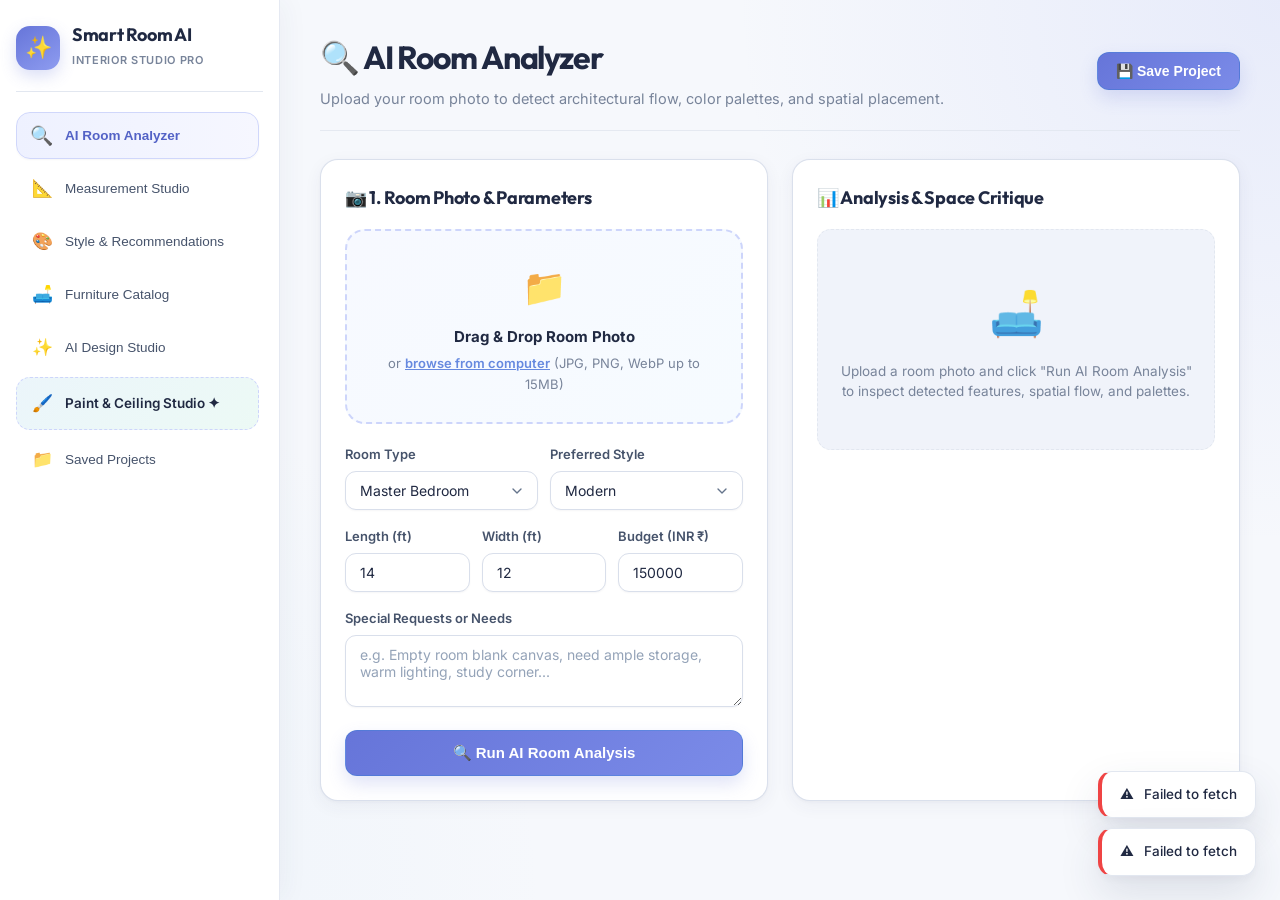
==== smartroom-ai/frontend/index.html @ 28bee361 "Initial commit - AI Smart Room Interior Designer" ====
<!DOCTYPE html>
<html lang="en">
<head>
  <meta charset="UTF-8">
  <meta name="viewport" content="width=device-width, initial-scale=1.0">
  <meta name="color-scheme" content="light">
  <title>Smart Room AI — Intelligent Interior Designer</title>
  <meta name="description" content="AI Smart Room Interior Designer powered by Python, FastAPI, Computer Vision, and Generative AI.">
  <link rel="preconnect" href="https://fonts.googleapis.com">
  <link rel="preconnect" href="https://fonts.gstatic.com" crossorigin>
  <link href="https://fonts.googleapis.com/css2?family=Inter:wght@300;400;500;600;700;800&family=Outfit:wght@500;600;700;800&display=swap" rel="stylesheet">
  <link rel="stylesheet" href="style.css?v=light-20261030">
</head>
<body>
  <!-- Mobile Header -->
  <header class="mobile-header">
    <button class="mobile-menu-btn" id="mobileMenuBtn" aria-label="Toggle navigation">
      <span class="hamburger-bar"></span>
      <span class="hamburger-bar"></span>
      <span class="hamburger-bar"></span>
    </button>
    <div class="mobile-brand">
      <span class="brand-badge-mini">✨</span>
      <span class="brand-title-mini">Smart Room AI</span>
    </div>
    <button class="mobile-action-btn" id="mobileQuickSave" title="Quick Save">💾</button>
  </header>
  <div class="sidebar-backdrop" id="sidebarBackdrop"></div>

  <div class="app-layout">
    <!-- Sidebar Navigation -->
    <aside class="sidebar" id="sidebar">
      <div class="brand-header">
        <div class="brand-badge">✨</div>
        <div class="brand-info">
          <h2>Smart Room AI</h2>
          <span>Interior Studio Pro</span>
        </div>
        <button class="sidebar-close-btn" id="sidebarCloseBtn" aria-label="Close sidebar">✕</button>
      </div>

      <nav class="nav-links">
        <button class="nav-btn active" data-tab="tab-analyzer" id="navAnalyzer">
          <span class="icon">🔍</span>
          <span class="label">AI Room Analyzer</span>
        </button>
        <button class="nav-btn" data-tab="tab-calculator" id="navCalculator">
          <span class="icon">📐</span>
          <span class="label">Measurement Studio</span>
        </button>
        <button class="nav-btn" data-tab="tab-recommendations" id="navRecommendations">
          <span class="icon">🎨</span>
          <span class="label">Style &amp; Recommendations</span>
        </button>
        <button class="nav-btn" data-tab="tab-furniture" id="navFurniture">
          <span class="icon">🛋️</span>
          <span class="label">Furniture Catalog</span>
        </button>
        <button class="nav-btn" data-tab="tab-design" id="navDesign">
          <span class="icon">✨</span>
          <span class="label">AI Design Studio</span>
        </button>
        <a href="paint_studio.html" class="nav-btn paint-studio-highlight" id="navPaintStudio" style="text-decoration:none;">
          <span class="icon">🖌️</span>
          <span class="label">Paint &amp; Ceiling Studio ✦</span>
        </a>
        <button class="nav-btn" data-tab="tab-projects" id="navProjects">
          <span class="icon">📁</span>
          <span class="label">Saved Projects</span>
        </button>
      </nav>


    </aside>

    <!-- Main Content Area -->
    <main class="main-content">
      <!-- Top Bar -->
      <header class="topbar">
        <div class="topbar-left">
          <h1 id="pageTitle">🔍 AI Room Analyzer</h1>
          <p id="pageSubtitle">Upload your room photo to detect architectural flow, color palettes, and spatial placement.</p>
        </div>
        <div class="topbar-right">
          <button class="btn btn-primary" id="btnQuickSave">💾 Save Project</button>
        </div>
      </header>

      <!-- TAB 1: AI Room Analyzer -->
      <section class="tab-pane active" id="tab-analyzer">
        <div class="grid-2col">
          <!-- Upload & Config Card -->
          <div class="card glass-card">
            <h3>📷 1. Room Photo &amp; Parameters</h3>
            <div class="upload-dropzone" id="dropzone">
              <input type="file" id="roomPhotoInput" accept="image/jpeg,image/png,image/webp" style="display:none;">
              <div class="dropzone-content" id="dropzonePrompt">
                <div class="upload-icon">📁</div>
                <h4>Drag &amp; Drop Room Photo</h4>
                <p>or <span class="browse-link">browse from computer</span> (JPG, PNG, WebP up to 15MB)</p>
              </div>
              <div class="preview-container" id="previewContainer" style="display:none;">
                <img id="imagePreview" alt="Room Preview" />
                <button class="btn-clear-image" id="btnClearImage" title="Remove image">✕</button>
              </div>
            </div>

            <div class="form-row-2">
              <div class="form-group">
                <label for="roomTypeSelect">Room Type</label>
                <select id="roomTypeSelect" class="form-control">
                  <option value="bedroom">Master Bedroom</option>
                  <option value="living_room">Living Room</option>
                  <option value="study">Study / Home Office</option>
                  <option value="dining_room">Dining Room</option>
                </select>
              </div>
              <div class="form-group">
                <label for="roomStyleSelect">Preferred Style</label>
                <select id="roomStyleSelect" class="form-control">
                  <option value="Modern">Modern</option>
                  <option value="Minimalist">Minimalist</option>
                  <option value="Luxury">Luxury</option>
                  <option value="Scandinavian">Scandinavian</option>
                  <option value="Traditional Indian">Traditional Indian</option>
                  <option value="Contemporary">Contemporary</option>
                  <option value="Industrial">Industrial</option>
                  <option value="Bohemian">Bohemian</option>
                </select>
              </div>
            </div>

            <div class="form-row-3">
              <div class="form-group">
                <label for="analyzerLength">Length (ft)</label>
                <input type="number" id="analyzerLength" class="form-control" value="14" step="0.5" min="4">
              </div>
              <div class="form-group">
                <label for="analyzerWidth">Width (ft)</label>
                <input type="number" id="analyzerWidth" class="form-control" value="12" step="0.5" min="4">
              </div>
              <div class="form-group">
                <label for="analyzerBudget">Budget (INR ₹)</label>
                <input type="number" id="analyzerBudget" class="form-control" value="150000" step="5000">
              </div>
            </div>

            <div class="form-group">
              <label for="analyzerNotes">Special Requests or Needs</label>
              <textarea id="analyzerNotes" class="form-control" rows="2" placeholder="e.g. Empty room blank canvas, need ample storage, warm lighting, study corner..."></textarea>
            </div>

            <button class="btn btn-primary btn-block btn-lg" id="btnAnalyzeRoom">
              <span class="btn-spinner" id="analyzeSpinner" style="display:none;"></span>
              🔍 Run AI Room Analysis
            </button>
          </div>

          <!-- Analysis Results Panel -->
          <div class="card glass-card" id="analysisResultCard">
            <h3>📊 Analysis &amp; Space Critique</h3>
            <div id="analyzerEmptyState" class="empty-state">
              <div class="empty-icon">🛋️</div>
              <p>Upload a room photo and click "Run AI Room Analysis" to inspect detected features, spatial flow, and palettes.</p>
            </div>

            <div id="analyzerOutput" style="display:none;">
              <div class="result-badge-row">
                <span class="badge" id="badgeRoomType">Master Bedroom</span>
                <span class="badge" id="badgeStyle">Modern</span>
                <span class="badge badge-provider" id="badgeProvider">Rule-Based Architecture Engine</span>
              </div>

              <div class="critique-box" id="critiqueBox">
                <h4>Spatial Critique</h4>
                <p id="critiqueOverview"></p>
                <p class="limitations-note" id="critiqueLimitations"></p>
              </div>

              <!-- Color Palette -->
              <h4>🎨 Suggested Color Scheme</h4>
              <div class="palette-grid" id="paletteGrid"></div>

              <!-- Lighting Plan -->
              <h4>💡 Layered Lighting Advice</h4>
              <div class="plan-list" id="lightingPlanList"></div>

              <!-- Furniture Plan -->
              <h4>🛋️ Key Furniture Placement</h4>
              <div class="plan-list" id="furniturePlanList"></div>
            </div>
          </div>
        </div>
      </section>

      <!-- TAB 2: Measurement Studio -->
      <section class="tab-pane" id="tab-calculator">
        <div class="grid-2col">
          <div class="card glass-card">
            <h3>📐 Room Dimensions &amp; Cutouts</h3>
            <div class="form-row-3">
              <div class="form-group">
                <label for="calcLength">Length</label>
                <input type="number" id="calcLength" class="form-control" value="15" step="0.5">
              </div>
              <div class="form-group">
                <label for="calcWidth">Width</label>
                <input type="number" id="calcWidth" class="form-control" value="12" step="0.5">
              </div>
              <div class="form-group">
                <label for="calcHeight">Height</label>
                <input type="number" id="calcHeight" class="form-control" value="10" step="0.5">
              </div>
            </div>

            <div class="form-group">
              <label for="calcUnit">Measurement Unit</label>
              <select id="calcUnit" class="form-control">
                <option value="feet">Feet (ft)</option>
                <option value="meters">Meters (m)</option>
                <option value="inches">Inches (in)</option>
              </select>
            </div>

            <div class="cutouts-section">
              <h4>🚪 Doors &amp; Windows Deductions</h4>
              <div class="form-row-2">
                <div class="form-group">
                  <label>Doors Count (3×7 ft std)</label>
                  <input type="number" id="calcDoorCount" class="form-control" value="1" min="0">
                </div>
                <div class="form-group">
                  <label>Windows Count (4×4 ft std)</label>
                  <input type="number" id="calcWindowCount" class="form-control" value="1" min="0">
                </div>
              </div>
            </div>

            <button class="btn btn-primary btn-block btn-lg" id="btnCalculateMetrics">
              📐 Calculate Precise Metrics
            </button>
          </div>

          <div class="card glass-card">
            <h3>📊 Spatial Geometry &amp; Paint Estimation</h3>
            <div class="metrics-grid" id="metricsCards">
              <div class="metric-card">
                <span class="metric-label">Floor Area</span>
                <span class="metric-val" id="metricFloorArea">180.0 sq ft</span>
              </div>
              <div class="metric-card">
                <span class="metric-label">Net Wall Surface</span>
                <span class="metric-val" id="metricNetWall">503.0 sq ft</span>
              </div>
              <div class="metric-card">
                <span class="metric-label">Room Volume</span>
                <span class="metric-val" id="metricVolume">1,800 cu ft</span>
              </div>
              <div class="metric-card highlight-metric">
                <span class="metric-label">Estimated Paint (2 Coats)</span>
                <span class="metric-val highlight" id="metricPaint">7.8 Liters</span>
              </div>
              <div class="metric-card">
                <span class="metric-label">Usable Furniture Space (~65%)</span>
                <span class="metric-val" id="metricUsableSpace">117.0 sq ft</span>
              </div>
              <div class="metric-card">
                <span class="metric-label">Walking Pathways (~35%)</span>
                <span class="metric-val" id="metricWalkingSpace">63.0 sq ft</span>
              </div>
            </div>

            <div class="metric-source-box">
              <span class="info-icon">ℹ️</span>
              <span id="metricSourceLabel">Dimension Source: User Provided Measurements</span>
            </div>
          </div>
        </div>
      </section>

      <!-- TAB 3: Style & Recommendations -->
      <section class="tab-pane" id="tab-recommendations">
        <div class="card glass-card filter-bar">
          <div class="filter-group">
            <label>Select Room Style:</label>
            <div class="style-pills" id="stylePills">
              <button class="style-pill active" data-style="Modern">Modern</button>
              <button class="style-pill" data-style="Minimalist">Minimalist</button>
              <button class="style-pill" data-style="Luxury">Luxury</button>
              <button class="style-pill" data-style="Scandinavian">Scandinavian</button>
              <button class="style-pill" data-style="Traditional Indian">Traditional Indian</button>
              <button class="style-pill" data-style="Contemporary">Contemporary</button>
              <button class="style-pill" data-style="Industrial">Industrial</button>
              <button class="style-pill" data-style="Bohemian">Bohemian</button>
            </div>
          </div>
          <div class="budget-slider-box">
            <label>Budget Allocation: <b id="budgetValLabel">₹1,50,000</b></label>
            <input type="range" id="recommendationBudgetSlider" min="30000" max="600000" step="10000" value="150000">
          </div>
        </div>

        <div class="grid-2col mt-4">
          <!-- Wall, Ceiling & Lighting -->
          <div class="card glass-card">
            <h3>🎨 Architectural Finishes &amp; Ceilings</h3>
            <div id="recFinishesContent"></div>
          </div>

          <!-- Recommended Furniture & Budget Breakdown -->
          <div class="card glass-card">
            <h3>🛋️ Furniture Plan &amp; INR Budget Split</h3>
            <div id="recFurnitureContent"></div>
          </div>
        </div>
      </section>

      <!-- TAB 4: Furniture Catalog -->
      <section class="tab-pane" id="tab-furniture">
        <div class="card glass-card filter-bar">
          <div class="form-row-3">
            <input type="text" id="furnSearch" class="form-control" placeholder="Search furniture (e.g. bed, sofa, desk)...">
            <select id="furnCategoryFilter" class="form-control">
              <option value="">All Categories</option>
              <option value="Bed">Beds</option>
              <option value="Sofa">Sofas</option>
              <option value="Table">Tables</option>
              <option value="Desk">Desks</option>
              <option value="Storage">Storage / Wardrobe</option>
              <option value="Chair">Chairs</option>
            </select>
            <select id="furnBudgetFilter" class="form-control">
              <option value="">Any Price</option>
              <option value="25000">Under ₹25,000</option>
              <option value="50000">Under ₹50,000</option>
              <option value="80000">Under ₹80,000</option>
            </select>
          </div>
        </div>

        <div class="furniture-grid mt-4" id="furnitureGrid"></div>
      </section>

      <!-- TAB 5: AI Design Studio & Interactive Room Painter -->
      <section class="tab-pane" id="tab-design">
        <div class="grid-2col">
          <div class="card glass-card">
            <h3>🎨 Room Paint &amp; Design Studio</h3>
            <p class="section-desc">Select wall, ceiling, and accent colors to customize your room. Generate architectural overlays or open the interactive Paint Studio.</p>

            <!-- Quick Style Harmonizer -->
            <div class="form-group">
              <label for="designStyleSelect">Design Style Palette</label>
              <select id="designStyleSelect" class="form-control">
                <option value="Modern">Modern (Sage White &amp; Charcoal)</option>
                <option value="Scandinavian">Scandinavian (Mist Green &amp; Light Oak)</option>
                <option value="Minimalist">Minimalist (Pure White &amp; Urban Gray)</option>
                <option value="Luxury">Luxury (Midnight Navy &amp; Warm Gold)</option>
                <option value="Traditional Indian">Traditional Indian (Terracotta &amp; Teak)</option>
                <option value="Contemporary">Contemporary (Warm Greige &amp; Black)</option>
                <option value="Industrial">Industrial (Concrete Gray &amp; Rusty Bronze)</option>
                <option value="Bohemian">Bohemian (Warm Ochre &amp; Olive)</option>
              </select>
            </div>

            <!-- Wall Color -->
            <div class="form-group">
              <label>🖌️ Wall Paint Color</label>
              <div class="color-picker-row">
                <input type="color" id="designColorPicker" value="#E8ECE9">
                <input type="text" id="designColorHex" class="form-control" value="#E8ECE9">
                <span class="color-name-label" id="wallColorName">Soft Sage White</span>
              </div>
            </div>

            <!-- Ceiling Color -->
            <div class="form-group">
              <label>☁️ Ceiling Paint Color</label>
              <div class="color-picker-row">
                <input type="color" id="ceilingColorPicker" value="#FFFFFF">
                <input type="text" id="ceilingColorHex" class="form-control" value="#FFFFFF">
                <span class="color-name-label" id="ceilingColorName">Pure Ceiling White</span>
              </div>
            </div>

            <!-- Accent Wall Color -->
            <div class="form-group">
              <label>✨ Accent Wall Color (Optional)</label>
              <div class="color-picker-row">
                <input type="color" id="accentColorPicker" value="#C97B63">
                <input type="text" id="accentColorHex" class="form-control" value="#C97B63">
                <span class="color-name-label" id="accentColorName">Terracotta Sunset</span>
              </div>
            </div>

            <div class="form-group">
              <label>Live Tint Intensity: <b id="paintOpacityVal">35%</b></label>
              <input type="range" id="paintOpacitySlider" min="10" max="80" step="5" value="35" class="form-control" style="cursor:pointer;">
            </div>

            <div class="form-group">
              <label for="designCeilingPref">Ceiling Treatment &amp; Lighting</label>
              <input type="text" id="designCeilingPref" class="form-control" value="Minimal Cove with 3000K Warm LED Strip">
            </div>

            <div class="form-group">
              <label for="designInstructions">Special AI Styling Prompts</label>
              <textarea id="designInstructions" class="form-control" rows="2" placeholder="e.g. Scandinavian light oak wooden floor, sage green accent wall behind bed..."></textarea>
            </div>

            <div class="studio-actions-row">
              <a href="paint_studio.html" class="btn btn-block btn-lg btn-studio-link" style="text-decoration: none; text-align: center; margin-bottom: 12px; display: flex; align-items: center; justify-content: center; gap: 8px;">
                🎨 Open Fullscreen Paint Studio ✦
              </a>
              <button class="btn btn-primary btn-block btn-lg" id="btnGenerateDesign">
                <span class="btn-spinner" id="genSpinner" style="display:none;"></span>
                ✨ Apply Colors &amp; Render Overlay
              </button>
              <div class="form-row-2 mt-2">
                <button class="btn btn-secondary btn-block" id="btnResetDesign">
                  🔄 Reset Colors
                </button>
                <button class="btn btn-accent btn-block" id="btnDownloadEdited">
                  ⬇️ Download Design
                </button>
              </div>
            </div>
          </div>

          <div class="card glass-card">
            <div class="canvas-header-bar">
              <h3>🎨 Design &amp; Paint Visualizer</h3>
              <div class="canvas-badge-box">
                <span class="badge" id="canvasModeBadge">Real-time Visualizer</span>
              </div>
            </div>

            <div id="genPreviewEmpty" class="empty-state">
              <div class="empty-icon">🎨</div>
              <p>Upload a room photo in Tab 1, then customize your wall and ceiling colors to preview the transformation!</p>
            </div>

            <div id="genPreviewBox" style="display:none; position:relative;">
              <!-- Interactive Live Canvas with Image & Paint Overlay -->
              <div class="interactive-canvas-container" id="interactiveCanvasContainer">
                <canvas id="studioPaintCanvas"></canvas>
              </div>

              <div class="gen-meta-box">
                <span class="badge" id="genStatusBadge">Interactive Studio Paint</span>
                <p id="genMessage">Adjust wall and ceiling colors on the left to recolor room walls in real time.</p>
              </div>
            </div>
          </div>
        </div>
      </section>

      <!-- TAB 6: Projects & PDF Report -->
      <section class="tab-pane" id="tab-projects">
        <div class="card glass-card">
          <div class="project-header-bar">
            <div>
              <h3>📁 Saved Projects Database</h3>
              <p>Persisted in SQLite database via SQLAlchemy REST API</p>
            </div>
            <button class="btn btn-primary" id="btnCreateNewProjectModal">➕ Create New Project</button>
          </div>

          <div class="project-list-grid mt-4" id="projectListGrid"></div>
        </div>
      </section>
    </main>
  </div>

  <!-- Toast Container -->
  <div class="toast-container" id="toastContainer"></div>

  <script src="script.js"></script>
</body>
</html>
---- smartroom-ai/frontend/style.css ----
/* style.css — Modern Light Interior Design Studio UI */
:root {
  /* Light Theme Color System */
  --bg-app: #f8fafc;
  --bg-surface: #ffffff;
  --bg-section: #f1f5f9;
  --bg-section-warm: #faf7f2;
  --bg-card: #ffffff;
  --bg-card-hover: #ffffff;
  
  /* Pastel Accent Colors */
  --sky-blue: #0284c7;
  --sky-blue-hover: #0369a1;
  --sky-blue-light: #38bdf8;
  --sky-blue-pastel: #e0f2fe;
  --sky-blue-subtle: #f0f9ff;
  --sky-blue-border: #bae6fd;
  
  --soft-green: #10b981;
  --soft-green-hover: #059669;
  --soft-green-pastel: #ecfdf5;
  --soft-green-subtle: #d1fae5;
  --soft-green-border: #a7f3d0;
  
  --light-beige: #f5ebe1;
  --light-beige-subtle: #faf7f2;
  --light-beige-border: #eadfcf;
  --light-beige-accent: #c8b6a6;
  
  /* Primary & Gradients */
  --primary: var(--sky-blue);
  --primary-hover: var(--sky-blue-hover);
  --primary-gradient: linear-gradient(135deg, #0284c7 0%, #0ea5e9 100%);
  --accent: var(--soft-green);
  --accent-gradient: linear-gradient(135deg, #10b981 0%, #059669 100%);
  --studio-gradient: linear-gradient(135deg, #0284c7 0%, #6366f1 100%);
  
  --danger: #ef4444;
  --danger-pastel: #fef2f2;
  --warning: #f59e0b;
  --warning-pastel: #fffbeb;
  
  /* High Readability Dark Typography */
  --text-main: #0f172a;       /* Slate 900 */
  --text-body: #334155;       /* Slate 700 */
  --text-muted: #64748b;      /* Slate 500 */
  --text-sub: #94a3b8;        /* Slate 400 */
  
  /* Clean Light Borders */
  --border-color: #e2e8f0;
  --border-light: #f1f5f9;
  --border-focus: #0284c7;
  
  /* Radii */
  --radius-sm: 8px;
  --radius-md: 14px;
  --radius-lg: 20px;
  --radius-full: 9999px;
  
  /* Subtle Multi-layer Shadows */
  --shadow-xs: 0 1px 2px rgba(15, 23, 42, 0.04);
  --shadow-sm: 0 2px 8px rgba(15, 23, 42, 0.04), 0 1px 3px rgba(15, 23, 42, 0.02);
  --shadow-md: 0 6px 18px -2px rgba(15, 23, 42, 0.06), 0 2px 6px -1px rgba(15, 23, 42, 0.03);
  --shadow-lg: 0 14px 32px -4px rgba(15, 23, 42, 0.08), 0 4px 10px -2px rgba(15, 23, 42, 0.03);
  --shadow-hover: 0 14px 34px -4px rgba(2, 132, 199, 0.14), 0 4px 10px -2px rgba(15, 23, 42, 0.04);
  
  /* Smooth Animations */
  --transition: all 0.25s cubic-bezier(0.16, 1, 0.3, 1);
  --transition-fast: all 0.15s ease;
}

* {
  margin: 0;
  padding: 0;
  box-sizing: border-box;
}

html {
  font-size: 16px;
  scroll-behavior: smooth;
}

body {
  font-family: 'Inter', -apple-system, BlinkMacSystemFont, 'Segoe UI', Roboto, sans-serif;
  background-color: var(--bg-app);
  color: var(--text-body);
  line-height: 1.6;
  min-height: 100vh;
  overflow-x: hidden;
  -webkit-font-smoothing: antialiased;
}

/* ==========================================================================
   Mobile Header & Backdrop
   ========================================================================== */
.mobile-header {
  display: none;
  position: fixed;
  top: 0;
  left: 0;
  right: 0;
  height: 64px;
  background: rgba(255, 255, 255, 0.95);
  backdrop-filter: blur(12px);
  border-bottom: 1px solid var(--border-color);
  padding: 0 16px;
  align-items: center;
  justify-content: space-between;
  z-index: 1050;
  box-shadow: var(--shadow-sm);
}

.mobile-menu-btn {
  width: 40px;
  height: 40px;
  display: flex;
  flex-direction: column;
  justify-content: center;
  align-items: center;
  gap: 5px;
  background: transparent;
  border: 1px solid var(--border-color);
  border-radius: var(--radius-sm);
  cursor: pointer;
  padding: 0;
  transition: var(--transition);
}

.mobile-menu-btn:hover {
  background: var(--bg-section);
}

.hamburger-bar {
  width: 20px;
  height: 2px;
  background-color: var(--text-main);
  border-radius: 2px;
  transition: var(--transition);
}

.mobile-brand {
  display: flex;
  align-items: center;
  gap: 8px;
}

.brand-badge-mini {
  width: 32px;
  height: 32px;
  border-radius: var(--radius-sm);
  background: var(--primary-gradient);
  color: #fff;
  display: flex;
  align-items: center;
  justify-content: center;
  font-size: 16px;
  box-shadow: 0 2px 6px rgba(2, 132, 199, 0.25);
}

.brand-title-mini {
  font-family: 'Outfit', sans-serif;
  font-weight: 700;
  font-size: 16px;
  color: var(--text-main);
}

.mobile-action-btn {
  width: 40px;
  height: 40px;
  display: flex;
  align-items: center;
  justify-content: center;
  background: var(--sky-blue-pastel);
  color: var(--sky-blue);
  border: 1px solid var(--sky-blue-border);
  border-radius: var(--radius-sm);
  font-size: 16px;
  cursor: pointer;
  transition: var(--transition);
}

.mobile-action-btn:hover {
  background: var(--sky-blue);
  color: #fff;
}

.sidebar-backdrop {
  display: none;
  position: fixed;
  inset: 0;
  background: rgba(15, 23, 42, 0.4);
  backdrop-filter: blur(4px);
  z-index: 1020;
  opacity: 0;
  transition: opacity 0.3s ease;
}

.sidebar-backdrop.active {
  display: block;
  opacity: 1;
}

.sidebar-close-btn {
  display: none;
  background: transparent;
  border: none;
  font-size: 20px;
  color: var(--text-muted);
  cursor: pointer;
  width: 32px;
  height: 32px;
  border-radius: 50%;
  align-items: center;
  justify-content: center;
  margin-left: auto;
  transition: var(--transition);
}

.sidebar-close-btn:hover {
  background: var(--bg-section);
  color: var(--text-main);
}

/* ==========================================================================
   App Layout & Sidebar
   ========================================================================== */
.app-layout {
  display: flex;
  min-height: 100vh;
}

/* Sidebar */
.sidebar {
  width: 280px;
  background: var(--bg-surface);
  border-right: 1px solid var(--border-color);
  display: flex;
  flex-direction: column;
  padding: 24px 16px;
  position: sticky;
  top: 0;
  height: 100vh;
  z-index: 100;
  box-shadow: 2px 0 16px rgba(15, 23, 42, 0.02);
  transition: transform 0.3s cubic-bezier(0.16, 1, 0.3, 1);
}

.brand-header {
  display: flex;
  align-items: center;
  gap: 12px;
  padding-bottom: 20px;
  border-bottom: 1px solid var(--border-color);
  margin-bottom: 20px;
}

.brand-badge {
  font-size: 22px;
  background: var(--primary-gradient);
  color: #ffffff;
  border-radius: var(--radius-md);
  width: 44px;
  height: 44px;
  display: flex;
  align-items: center;
  justify-content: center;
  box-shadow: 0 4px 12px rgba(2, 132, 199, 0.25);
}

.brand-info h2 {
  font-family: 'Outfit', sans-serif;
  font-size: 18px;
  font-weight: 700;
  color: var(--text-main);
  letter-spacing: -0.02em;
  line-height: 1.2;
}

.brand-info span {
  font-size: 11px;
  color: var(--text-muted);
  text-transform: uppercase;
  letter-spacing: 0.06em;
  font-weight: 600;
}

/* Navigation Links */
.nav-links {
  display: flex;
  flex-direction: column;
  gap: 6px;
  flex: 1;
  overflow-y: auto;
  padding-right: 4px;
}

.nav-btn {
  display: flex;
  align-items: center;
  gap: 12px;
  padding: 12px 14px;
  border: 1px solid transparent;
  background: transparent;
  color: var(--text-body);
  border-radius: var(--radius-md);
  font-size: 13.5px;
  font-weight: 500;
  cursor: pointer;
  transition: var(--transition);
  text-align: left;
}

.nav-btn .icon {
  font-size: 17px;
  display: flex;
  align-items: center;
  justify-content: center;
  width: 22px;
}

.nav-btn .label {
  flex: 1;
}

.nav-btn:hover {
  background: var(--bg-section);
  color: var(--text-main);
  transform: translateX(3px);
}

.nav-btn.active {
  background: var(--sky-blue-pastel);
  color: var(--sky-blue);
  border-color: var(--sky-blue-border);
  font-weight: 600;
  box-shadow: var(--shadow-xs);
}

.nav-btn.active .icon {
  transform: scale(1.1);
}

.paint-studio-highlight {
  background: linear-gradient(135deg, rgba(2, 132, 199, 0.08) 0%, rgba(16, 185, 129, 0.08) 100%);
  border: 1px dashed var(--sky-blue-border);
  color: var(--text-main);
  font-weight: 600;
}

.paint-studio-highlight:hover {
  background: linear-gradient(135deg, var(--sky-blue-pastel) 0%, var(--soft-green-pastel) 100%);
  border-color: var(--sky-blue);
  color: var(--sky-blue);
}



/* ==========================================================================
   Main Content & Topbar
   ========================================================================== */
.main-content {
  flex: 1;
  padding: 32px 40px;
  background: radial-gradient(circle at 100% 0%, rgba(2, 132, 199, 0.04) 0%, transparent 40%),
              radial-gradient(circle at 0% 100%, rgba(16, 185, 129, 0.04) 0%, transparent 40%),
              var(--bg-app);
  max-width: 1440px;
  margin: 0 auto;
  width: 100%;
}

/* Topbar */
.topbar {
  display: flex;
  justify-content: space-between;
  align-items: center;
  margin-bottom: 28px;
  gap: 16px;
}

.topbar-left h1 {
  font-family: 'Outfit', sans-serif;
  font-size: 28px;
  font-weight: 700;
  color: var(--text-main);
  letter-spacing: -0.025em;
  display: flex;
  align-items: center;
  gap: 10px;
}

.topbar-left p {
  color: var(--text-muted);
  font-size: 14.5px;
  margin-top: 4px;
}

.topbar-right {
  display: flex;
  gap: 12px;
  flex-shrink: 0;
}

/* Tab panes */
.tab-pane {
  display: none;
  animation: tabFadeIn 0.3s cubic-bezier(0.16, 1, 0.3, 1);
}

.tab-pane.active {
  display: block;
}

@keyframes tabFadeIn {
  from {
    opacity: 0;
    transform: translateY(8px);
  }
  to {
    opacity: 1;
    transform: translateY(0);
  }
}

/* ==========================================================================
   Cards, Glassmorphism & Layout Grids
   ========================================================================== */
.card {
  background: var(--bg-card);
  border: 1px solid var(--border-color);
  border-radius: var(--radius-lg);
  padding: 24px;
  box-shadow: var(--shadow-sm);
  transition: var(--transition);
  position: relative;
}

.card:hover {
  box-shadow: var(--shadow-md);
}

.glass-card {
  background: #ffffff;
}

.card h3 {
  font-family: 'Outfit', sans-serif;
  font-size: 18px;
  font-weight: 700;
  margin-bottom: 16px;
  color: var(--text-main);
  display: flex;
  align-items: center;
  gap: 8px;
  letter-spacing: -0.015em;
}

.section-desc {
  font-size: 13.5px;
  color: var(--text-muted);
  margin-bottom: 18px;
  line-height: 1.5;
}

.grid-2col {
  display: grid;
  grid-template-columns: 1fr 1fr;
  gap: 24px;
}

/* Filter Bar Container */
.filter-bar {
  background: var(--bg-surface);
  border: 1px solid var(--border-color);
  border-radius: var(--radius-md);
  padding: 18px 20px;
  box-shadow: var(--shadow-sm);
}

.filter-group label {
  display: block;
  font-size: 13px;
  font-weight: 600;
  color: var(--text-main);
  margin-bottom: 8px;
}

/* ==========================================================================
   Form Controls, Inputs & Sliders
   ========================================================================== */
.form-group {
  margin-bottom: 16px;
}

.form-group label {
  display: block;
  font-size: 13px;
  font-weight: 600;
  color: var(--text-body);
  margin-bottom: 6px;
}

.form-control {
  width: 100%;
  padding: 10px 14px;
  background: #ffffff;
  border: 1px solid var(--border-color);
  border-radius: var(--radius-sm);
  color: var(--text-main);
  font-size: 14px;
  font-family: inherit;
  transition: var(--transition);
  box-shadow: var(--shadow-xs);
}

.form-control::placeholder {
  color: var(--text-sub);
}

.form-control:focus {
  outline: none;
  border-color: var(--border-focus);
  box-shadow: 0 0 0 3px rgba(2, 132, 199, 0.15);
  background: #ffffff;
}

select.form-control {
  cursor: pointer;
  background-image: url("data:image/svg+xml;charset=UTF-8,%3csvg xmlns='http://www.w3.org/2000/svg' viewBox='0 0 24 24' fill='none' stroke='%2364748b' stroke-width='2' stroke-linecap='round' stroke-linejoin='round'%3e%3cpolyline points='6 9 12 15 18 9'%3e%3c/polyline%3e%3c/svg%3e");
  background-repeat: no-repeat;
  background-position: right 12px center;
  background-size: 16px;
  padding-right: 36px;
  appearance: none;
}

textarea.form-control {
  resize: vertical;
  min-height: 72px;
}

.form-row-2 {
  display: grid;
  grid-template-columns: 1fr 1fr;
  gap: 12px;
}

.form-row-3 {
  display: grid;
  grid-template-columns: 1fr 1fr 1fr;
  gap: 12px;
}

/* Cutouts section */
.cutouts-section {
  background: var(--bg-section);
  border: 1px solid var(--border-color);
  border-radius: var(--radius-md);
  padding: 14px 16px;
  margin-bottom: 18px;
}

.cutouts-section h4 {
  font-size: 13.5px;
  font-weight: 600;
  color: var(--text-main);
  margin-bottom: 10px;
}

/* ==========================================================================
   Modern Buttons
   ========================================================================== */
.btn {
  display: inline-flex;
  align-items: center;
  justify-content: center;
  gap: 8px;
  padding: 10px 18px;
  border: 1px solid transparent;
  border-radius: var(--radius-md);
  font-size: 14px;
  font-weight: 600;
  cursor: pointer;
  transition: var(--transition);
  text-decoration: none;
  user-select: none;
}

.btn-primary {
  background: var(--primary-gradient);
  color: #ffffff;
  box-shadow: 0 4px 14px rgba(2, 132, 199, 0.25);
  border: 1px solid rgba(2, 132, 199, 0.2);
}

.btn-primary:hover {
  box-shadow: 0 6px 20px rgba(2, 132, 199, 0.35);
  transform: translateY(-1.5px);
  filter: brightness(1.05);
}

.btn-primary:active {
  transform: translateY(0);
}

.btn-secondary {
  background: #ffffff;
  color: var(--text-main);
  border: 1px solid var(--border-color);
  box-shadow: var(--shadow-xs);
}

.btn-secondary:hover {
  background: var(--bg-section);
  border-color: #cbd5e1;
  transform: translateY(-1px);
}

.btn-accent {
  background: var(--accent-gradient);
  color: #ffffff;
  box-shadow: 0 4px 14px rgba(16, 185, 129, 0.25);
}

.btn-accent:hover {
  box-shadow: 0 6px 18px rgba(16, 185, 129, 0.35);
  transform: translateY(-1.5px);
}

.btn-outline {
  background: transparent;
  color: var(--sky-blue);
  border: 1px solid var(--sky-blue);
}

.btn-outline:hover {
  background: var(--sky-blue-pastel);
}

.btn-studio-link {
  background: linear-gradient(135deg, #0284c7 0%, #4f46e5 100%) !important;
  color: #ffffff !important;
  font-weight: 700;
  box-shadow: 0 4px 16px rgba(79, 70, 229, 0.25);
  border: none;
}

.btn-studio-link:hover {
  box-shadow: 0 6px 22px rgba(79, 70, 229, 0.35);
  transform: translateY(-1.5px);
}

.btn-block {
  width: 100%;
}

.btn-lg {
  padding: 13px 20px;
  font-size: 15px;
  border-radius: var(--radius-md);
}

.btn-spinner {
  width: 16px;
  height: 16px;
  border: 2px solid rgba(255, 255, 255, 0.3);
  border-top-color: #ffffff;
  border-radius: 50%;
  animation: spin 0.8s linear infinite;
  display: inline-block;
}

@keyframes spin {
  to { transform: rotate(360deg); }
}

/* ==========================================================================
   Upload Dropzone
   ========================================================================== */
.upload-dropzone {
  border: 2px dashed var(--sky-blue-border);
  border-radius: var(--radius-lg);
  padding: 28px 20px;
  text-align: center;
  cursor: pointer;
  transition: var(--transition);
  margin-bottom: 20px;
  background: var(--sky-blue-subtle);
  position: relative;
}

.upload-dropzone:hover {
  border-color: var(--sky-blue);
  background: var(--sky-blue-pastel);
  transform: translateY(-1px);
}

.upload-icon {
  font-size: 36px;
  margin-bottom: 8px;
}

.upload-dropzone h4 {
  font-size: 15px;
  font-weight: 700;
  color: var(--text-main);
  margin-bottom: 4px;
}

.upload-dropzone p {
  font-size: 13px;
  color: var(--text-muted);
}

.browse-link {
  color: var(--sky-blue);
  font-weight: 600;
  text-decoration: underline;
}

.preview-container {
  position: relative;
  max-height: 240px;
  border-radius: var(--radius-md);
  overflow: hidden;
  box-shadow: var(--shadow-sm);
}

.preview-container img {
  width: 100%;
  height: 240px;
  object-fit: cover;
  border-radius: var(--radius-md);
  display: block;
}

.btn-clear-image {
  position: absolute;
  top: 8px;
  right: 8px;
  background: rgba(15, 23, 42, 0.75);
  color: #ffffff;
  border: none;
  width: 28px;
  height: 28px;
  border-radius: 50%;
  cursor: pointer;
  font-size: 14px;
  display: flex;
  align-items: center;
  justify-content: center;
  transition: var(--transition-fast);
}

.btn-clear-image:hover {
  background: var(--danger);
  transform: scale(1.1);
}

/* ==========================================================================
   Empty States, Badges & Spatial Critique
   ========================================================================== */
.empty-state {
  text-align: center;
  padding: 48px 20px;
  color: var(--text-muted);
  background: var(--bg-section);
  border-radius: var(--radius-md);
  border: 1px dashed var(--border-color);
}

.empty-icon {
  font-size: 44px;
  margin-bottom: 12px;
  opacity: 0.8;
}

.empty-state p {
  font-size: 13.5px;
  line-height: 1.5;
  max-width: 380px;
  margin: 0 auto;
}

/* Badges */
.badge {
  display: inline-block;
  padding: 4px 12px;
  font-size: 12px;
  font-weight: 600;
  border-radius: var(--radius-full);
  background: var(--sky-blue-pastel);
  color: var(--sky-blue);
  border: 1px solid var(--sky-blue-border);
}

.badge-provider {
  background: var(--soft-green-pastel);
  color: var(--soft-green-hover);
  border-color: var(--soft-green-border);
}

.result-badge-row {
  display: flex;
  gap: 8px;
  margin-bottom: 16px;
  flex-wrap: wrap;
}

/* Critique Box */
.critique-box {
  background: var(--bg-section);
  border-left: 4px solid var(--sky-blue);
  padding: 16px 18px;
  border-radius: 0 var(--radius-md) var(--radius-md) 0;
  margin-bottom: 20px;
}

.critique-box h4 {
  font-size: 14px;
  font-weight: 700;
  margin-bottom: 6px;
  color: var(--sky-blue);
}

.critique-box p {
  font-size: 13.5px;
  line-height: 1.55;
  color: var(--text-body);
}

.critique-box p b {
  color: var(--text-main);
}

.limitations-note {
  margin-top: 10px;
  font-size: 12px !important;
  color: var(--warning) !important;
  font-weight: 500;
}

/* ==========================================================================
   Color Palette Grid
   ========================================================================== */
.palette-grid {
  display: grid;
  grid-template-columns: repeat(auto-fit, minmax(130px, 1fr));
  gap: 12px;
  margin-bottom: 24px;
}

.palette-card {
  background: #ffffff;
  border: 1px solid var(--border-color);
  border-radius: var(--radius-md);
  padding: 10px;
  text-align: center;
  box-shadow: var(--shadow-xs);
  transition: var(--transition);
}

.palette-card:hover {
  transform: translateY(-2px);
  box-shadow: var(--shadow-sm);
  border-color: var(--sky-blue-border);
}

.swatch {
  height: 48px;
  border-radius: var(--radius-sm);
  margin-bottom: 8px;
  box-shadow: inset 0 0 0 1px rgba(0, 0, 0, 0.08);
}

.swatch-role {
  font-size: 10.5px;
  color: var(--text-muted);
  text-transform: uppercase;
  font-weight: 600;
  letter-spacing: 0.5px;
}

.swatch-name {
  font-size: 12.5px;
  font-weight: 700;
  margin: 2px 0;
  color: var(--text-main);
  white-space: nowrap;
  overflow: hidden;
  text-overflow: ellipsis;
}

.swatch-hex {
  font-size: 11px;
  color: var(--text-muted);
  font-family: ui-monospace, SFMono-Regular, Menlo, Monaco, Consolas, monospace;
}

/* ==========================================================================
   Plan Lists (Lighting & Furniture)
   ========================================================================== */
.plan-list {
  display: flex;
  flex-direction: column;
  gap: 10px;
  margin-bottom: 20px;
}

.plan-item {
  background: var(--bg-section);
  border: 1px solid var(--border-color);
  border-radius: var(--radius-md);
  padding: 12px 16px;
  display: flex;
  justify-content: space-between;
  align-items: center;
  gap: 12px;
  transition: var(--transition);
}

.plan-item:hover {
  background: #ffffff;
  border-color: var(--sky-blue-border);
  box-shadow: var(--shadow-xs);
}

.plan-item-left h5 {
  font-size: 13.5px;
  font-weight: 700;
  color: var(--text-main);
}

.plan-item-left p {
  font-size: 12.5px;
  color: var(--text-muted);
  margin-top: 2px;
}

.plan-item-right {
  font-weight: 700;
  font-size: 14px;
  color: var(--soft-green-hover);
  white-space: nowrap;
}

/* ==========================================================================
   Measurement Studio Metrics Cards
   ========================================================================== */
.metrics-grid {
  display: grid;
  grid-template-columns: 1fr 1fr;
  gap: 14px;
  margin-bottom: 16px;
}

.metric-card {
  background: var(--bg-section);
  border: 1px solid var(--border-color);
  border-radius: var(--radius-md);
  padding: 16px;
  transition: var(--transition);
}

.metric-card:hover {
  background: #ffffff;
  box-shadow: var(--shadow-xs);
}

.metric-card.highlight-metric {
  background: var(--soft-green-pastel);
  border-color: var(--soft-green-border);
}

.metric-label {
  display: block;
  font-size: 12px;
  color: var(--text-muted);
  font-weight: 600;
  margin-bottom: 6px;
}

.metric-val {
  font-family: 'Outfit', sans-serif;
  font-size: 22px;
  font-weight: 700;
  color: var(--text-main);
}

.metric-val.highlight {
  color: var(--soft-green-hover);
}

.metric-source-box {
  background: var(--sky-blue-subtle);
  border: 1px solid var(--sky-blue-border);
  padding: 10px 14px;
  border-radius: var(--radius-sm);
  font-size: 12.5px;
  color: var(--sky-blue);
  display: flex;
  align-items: center;
  gap: 8px;
  font-weight: 500;
}

/* ==========================================================================
   Style Pills & Budget Slider
   ========================================================================== */
.style-pills {
  display: flex;
  flex-wrap: wrap;
  gap: 8px;
  margin-top: 8px;
}

.style-pill {
  padding: 8px 16px;
  border-radius: var(--radius-full);
  border: 1px solid var(--border-color);
  background: #ffffff;
  color: var(--text-body);
  font-size: 13px;
  font-weight: 500;
  cursor: pointer;
  transition: var(--transition);
  box-shadow: var(--shadow-xs);
}

.style-pill:hover {
  background: var(--bg-section);
  color: var(--text-main);
  border-color: #cbd5e1;
}

.style-pill.active {
  background: var(--sky-blue);
  color: #ffffff;
  border-color: var(--sky-blue);
  box-shadow: 0 4px 12px rgba(2, 132, 199, 0.25);
  font-weight: 600;
}

.budget-slider-box {
  margin-top: 18px;
  padding-top: 14px;
  border-top: 1px solid var(--border-color);
}

.budget-slider-box label {
  display: flex;
  justify-content: space-between;
  align-items: center;
  font-size: 13.5px;
  font-weight: 600;
  color: var(--text-main);
}

.budget-slider-box b {
  color: var(--sky-blue);
  font-size: 15px;
}

.budget-slider-box input[type="range"] {
  width: 100%;
  margin-top: 10px;
  accent-color: var(--sky-blue);
  cursor: pointer;
}

/* ==========================================================================
   Furniture Grid & Cards
   ========================================================================== */
.furniture-grid {
  display: grid;
  grid-template-columns: repeat(auto-fill, minmax(260px, 1fr));
  gap: 20px;
}

.furn-card {
  background: #ffffff;
  border: 1px solid var(--border-color);
  border-radius: var(--radius-lg);
  overflow: hidden;
  transition: var(--transition);
  box-shadow: var(--shadow-sm);
  display: flex;
  flex-direction: column;
}

.furn-card:hover {
  transform: translateY(-3px);
  border-color: var(--sky-blue-border);
  box-shadow: var(--shadow-hover);
}

.furn-img {
  width: 100%;
  height: 175px;
  object-fit: cover;
  background: var(--bg-section);
}

.furn-body {
  padding: 16px;
  display: flex;
  flex-direction: column;
  flex: 1;
}

.furn-cat {
  font-size: 11px;
  color: var(--sky-blue);
  text-transform: uppercase;
  font-weight: 700;
  letter-spacing: 0.5px;
}

.furn-title {
  font-size: 15px;
  font-weight: 700;
  margin: 4px 0 6px;
  color: var(--text-main);
}

.furn-dims {
  font-size: 12px;
  color: var(--text-muted);
  margin-bottom: 12px;
}

.furn-footer {
  margin-top: auto;
  display: flex;
  justify-content: space-between;
  align-items: flex-end;
  padding-top: 10px;
  border-top: 1px solid var(--border-light);
}

.furn-price {
  font-size: 16px;
  font-weight: 700;
  color: var(--soft-green-hover);
}

.furn-estimate-label {
  font-size: 11px;
  color: var(--text-sub);
  display: block;
}

/* ==========================================================================
   AI Design Studio & Color Pickers
   ========================================================================== */
.color-picker-row {
  display: flex;
  gap: 10px;
  align-items: center;
}

.color-picker-row input[type="color"] {
  width: 44px;
  height: 40px;
  border: 1px solid var(--border-color);
  border-radius: var(--radius-sm);
  cursor: pointer;
  background: transparent;
  padding: 2px;
}

.color-name-label {
  font-size: 13px;
  color: var(--text-body);
  white-space: nowrap;
  font-weight: 600;
  min-width: 120px;
  padding: 6px 10px;
  background: var(--bg-section);
  border-radius: var(--radius-sm);
  border: 1px solid var(--border-color);
}

.studio-actions-row {
  margin-top: 20px;
  padding-top: 16px;
  border-top: 1px solid var(--border-color);
}

.canvas-header-bar {
  display: flex;
  justify-content: space-between;
  align-items: center;
  margin-bottom: 14px;
}

.canvas-header-bar h3 {
  margin-bottom: 0;
}

.interactive-canvas-container {
  width: 100%;
  max-height: 480px;
  background: var(--bg-section);
  border-radius: var(--radius-md);
  overflow: hidden;
  display: flex;
  justify-content: center;
  align-items: center;
  border: 1px solid var(--border-color);
  padding: 8px;
}

#studioPaintCanvas {
  max-width: 100%;
  max-height: 450px;
  display: block;
  object-fit: contain;
  border-radius: var(--radius-sm);
  background: #ffffff;
  box-shadow: var(--shadow-sm);
}

.gen-meta-box {
  margin-top: 14px;
  padding: 12px 14px;
  background: var(--bg-section);
  border-radius: var(--radius-md);
  border: 1px solid var(--border-color);
}

.gen-meta-box p {
  font-size: 13px;
  color: var(--text-body);
  margin-top: 6px;
  line-height: 1.45;
}

/* ==========================================================================
   Saved Projects Database
   ========================================================================== */
.project-header-bar {
  display: flex;
  justify-content: space-between;
  align-items: center;
  gap: 16px;
  margin-bottom: 20px;
}

.project-header-bar p {
  color: var(--text-muted);
  font-size: 13.5px;
  margin-top: 2px;
}

.project-list-grid {
  display: grid;
  grid-template-columns: repeat(auto-fill, minmax(320px, 1fr));
  gap: 16px;
}

.project-card {
  background: #ffffff;
  border: 1px solid var(--border-color);
  border-radius: var(--radius-lg);
  padding: 20px;
  display: flex;
  flex-direction: column;
  justify-content: space-between;
  transition: var(--transition);
  box-shadow: var(--shadow-sm);
}

.project-card:hover {
  border-color: var(--sky-blue-border);
  box-shadow: var(--shadow-hover);
  transform: translateY(-2px);
}

.project-card h4 {
  font-size: 17px;
  font-weight: 700;
  margin-bottom: 6px;
  color: var(--text-main);
}

.project-meta {
  font-size: 12.5px;
  color: var(--text-muted);
  margin-bottom: 16px;
  line-height: 1.5;
}

.project-actions {
  display: flex;
  gap: 8px;
  margin-top: 16px;
  padding-top: 12px;
  border-top: 1px solid var(--border-light);
}

.mt-4 { margin-top: 20px; }

/* ==========================================================================
   Toast Notifications
   ========================================================================== */
.toast-container {
  position: fixed;
  bottom: 24px;
  right: 24px;
  z-index: 9999;
  display: flex;
  flex-direction: column;
  gap: 10px;
  max-width: 380px;
}

.toast {
  padding: 12px 18px;
  border-radius: var(--radius-md);
  background: #ffffff;
  color: var(--text-main);
  font-size: 13.5px;
  font-weight: 500;
  box-shadow: var(--shadow-lg);
  display: flex;
  align-items: center;
  gap: 10px;
  animation: slideInToast 0.3s cubic-bezier(0.16, 1, 0.3, 1);
  border: 1px solid var(--border-color);
}

.toast.success {
  border-left: 4px solid var(--soft-green);
  background: #ffffff;
}

.toast.error {
  border-left: 4px solid var(--danger);
  background: #ffffff;
}

.toast.info {
  border-left: 4px solid var(--sky-blue);
  background: #ffffff;
}

@keyframes slideInToast {
  from {
    transform: translateX(100%);
    opacity: 0;
  }
  to {
    transform: translateX(0);
    opacity: 1;
  }
}

/* ==========================================================================
   Responsive Breakpoints: Desktop, Tablet, Mobile
   ========================================================================== */
@media (max-width: 1080px) {
  .main-content {
    padding: 24px 28px;
  }
  .grid-2col {
    gap: 18px;
  }
}

@media (max-width: 900px) {
  .mobile-header {
    display: flex;
  }
  .app-layout {
    flex-direction: column;
    padding-top: 64px;
  }
  .sidebar {
    position: fixed;
    top: 0;
    bottom: 0;
    left: 0;
    width: 280px;
    height: 100vh;
    transform: translateX(-100%);
    z-index: 1030;
    box-shadow: var(--shadow-lg);
  }
  .sidebar.open {
    transform: translateX(0);
  }
  .sidebar-close-btn {
    display: flex;
  }
  .main-content {
    padding: 20px 16px;
    max-width: 100%;
  }
  .topbar {
    flex-direction: column;
    align-items: flex-start;
    gap: 14px;
  }
  .topbar-right {
    width: 100%;
    justify-content: flex-start;
  }
  .grid-2col {
    grid-template-columns: 1fr;
  }
  .form-row-3 {
    grid-template-columns: 1fr;
  }
}

@media (max-width: 600px) {
  .form-row-2 {
    grid-template-columns: 1fr;
  }
  .metrics-grid {
    grid-template-columns: 1fr;
  }
  .topbar-right {
    flex-direction: column;
  }
  .topbar-right .btn {
    width: 100%;
  }
  .palette-grid {
    grid-template-columns: repeat(2, 1fr);
  }
  .project-header-bar {
    flex-direction: column;
    align-items: flex-start;
  }
  .project-header-bar .btn {
    width: 100%;
  }
}

/* Final light-theme polish: shared across dashboard, analyzer, catalog and projects */
:root {
  color-scheme: light;
  --bg-app: #f7fafc;
  --bg-section: #f1f5f7;
  --bg-section-warm: #fbf8f3;
  --sky-blue: #4ca8d8;
  --sky-blue-hover: #2f89b5;
  --sky-blue-pastel: #eaf6fc;
  --sky-blue-subtle: #f3fbfe;
  --sky-blue-border: #b9dfef;
  --soft-green: #74b89a;
  --soft-green-hover: #4d9776;
  --soft-green-pastel: #eef8f1;
  --soft-green-subtle: #dff1e7;
  --soft-green-border: #b9dfc8;
  --light-beige: #f2e9df;
  --light-beige-subtle: #fbf8f3;
  --light-beige-border: #eadfd2;
  --text-main: #243746;
  --text-body: #435765;
  --text-muted: #738591;
  --border-color: #dfe7eb;
  --border-light: #edf2f4;
  --primary-gradient: linear-gradient(135deg, #4b9fce 0%, #72c0df 100%);
  --accent-gradient: linear-gradient(135deg, #74b89a 0%, #9acdb2 100%);
  --shadow-sm: 0 6px 18px rgba(36, 55, 70, .06), 0 1px 3px rgba(36, 55, 70, .03);
  --shadow-md: 0 12px 28px rgba(36, 55, 70, .09), 0 2px 6px rgba(36, 55, 70, .03);
  --shadow-lg: 0 18px 42px rgba(36, 55, 70, .11), 0 4px 10px rgba(36, 55, 70, .03);
}

body {
  background:
    radial-gradient(circle at 100% 0, rgba(145, 208, 237, .15), transparent 32rem),
    radial-gradient(circle at 0 100%, rgba(182, 223, 202, .12), transparent 34rem),
    var(--bg-app);
}

.sidebar {
  background: rgba(255, 255, 255, .95);
  box-shadow: 6px 0 24px rgba(36, 55, 70, .05);
  backdrop-filter: blur(14px);
}

.brand-badge { background: linear-gradient(145deg, #5aaed8, #8ec8a8); }
.nav-btn.active {
  background: linear-gradient(90deg, #eaf6fc, #f4fbfd);
  border-color: #b9dfef;
  color: #2f89b5;
}
.nav-btn:hover { background: #f1f7f9; }

.main-content { background: transparent; }
.topbar { padding-bottom: 18px; border-bottom: 1px solid rgba(223, 231, 235, .7); }
.topbar-left h1 { font-size: clamp(24px, 3vw, 32px); letter-spacing: -.035em; }

.card, .project-card, .furn-card { border-color: rgba(202, 216, 223, .8); box-shadow: var(--shadow-sm); }
.card { border-radius: 18px; }
.card:hover, .furn-card:hover, .project-card:hover { box-shadow: var(--shadow-md); }
.filter-bar { background: rgba(255, 255, 255, .82); }

.btn { border-radius: 12px; }
.btn-primary { background: var(--primary-gradient); box-shadow: 0 8px 18px rgba(76, 168, 216, .22); }
.btn-primary:hover { box-shadow: 0 12px 24px rgba(76, 168, 216, .28); }
.btn-secondary { border-color: #d7e2e7; }
.btn-secondary:hover { background: #f1f7f9; border-color: #b9cbd4; }
.btn-accent { background: var(--accent-gradient); box-shadow: 0 8px 18px rgba(116, 184, 154, .22); }

.form-control { border-color: #d7e2e7; border-radius: 11px; }
.form-control:focus { border-color: var(--sky-blue); box-shadow: 0 0 0 4px rgba(76, 168, 216, .13); }
.cutouts-section, .metric-source-box, .gen-meta-box { background: var(--bg-section-warm); border-color: var(--light-beige-border); }
.upload-dropzone { background: linear-gradient(145deg, #f3fbfe, #f6fbf8); border-color: #b9dfef; }
.upload-dropzone:hover { background: #eaf6fc; border-color: var(--sky-blue); }
.badge { background: #eaf6fc; color: #2f89b5; border-color: #b9dfef; }
.metric-card { background: linear-gradient(145deg, #fbf8f3, #f7fbf9); border-color: #eee6dc; }
.highlight-metric { background: #eef8f1; border-color: #b9dfc8; }

.furn-img { background: linear-gradient(145deg, #f0f7fa, #faf7f2); }
.furn-cat { color: var(--soft-green-hover); background: var(--soft-green-pastel); }
.style-pill.active { background: var(--sky-blue); border-color: var(--sky-blue); }

@media (max-width: 600px) {
  .main-content { padding-left: 14px; padding-right: 14px; }
  .card { padding: 18px; }
  .topbar { padding-bottom: 14px; }
  .topbar-left h1 { font-size: 24px; }
  .topbar-left p { font-size: 13px; }
}

/* Main dashboard finish: calm light studio palette with blue/lilac accents. */
:root {
  --bg-app: #f6f8fc;
  --bg-section: #f0f3fa;
  --bg-surface: #ffffff;
  --bg-card: #ffffff;
  --primary: #6675d9;
  --primary-hover: #5362c6;
  --primary-gradient: linear-gradient(135deg, #6675d9 0%, #7b8be8 100%);
  --sky-blue: #6689df;
  --sky-blue-hover: #5275ca;
  --sky-blue-pastel: #eef1ff;
  --sky-blue-subtle: #f7f8ff;
  --sky-blue-border: #cdd5fb;
  --text-main: #202942;
  --text-body: #46536b;
  --text-muted: #78849a;
  --border-color: #e2e7f0;
  --border-light: #edf0f6;
  --shadow-sm: 0 5px 18px rgba(46, 58, 93, .055), 0 1px 3px rgba(46, 58, 93, .035);
  --shadow-md: 0 12px 28px rgba(46, 58, 93, .09), 0 2px 7px rgba(46, 58, 93, .04);
  --shadow-lg: 0 18px 42px rgba(46, 58, 93, .13), 0 4px 10px rgba(46, 58, 93, .04);
}

body {
  background:
    radial-gradient(circle at 100% 0, rgba(141, 157, 239, .14), transparent 34rem),
    radial-gradient(circle at 0 100%, rgba(173, 210, 235, .12), transparent 34rem),
    var(--bg-app);
}

.sidebar {
  background: rgba(255, 255, 255, .96);
  border-right-color: #e5e9f2;
  box-shadow: 6px 0 24px rgba(46, 58, 93, .045);
  backdrop-filter: blur(14px);
}

.brand-badge,
.brand-badge-mini {
  background: linear-gradient(145deg, #6675d9, #8e9cf0);
  box-shadow: 0 6px 16px rgba(102, 117, 217, .24);
}

.nav-btn.active {
  background: linear-gradient(90deg, #eef1ff, #f6f7ff);
  border-color: #d0d7fb;
  color: #5362c6;
}

.nav-btn:hover { background: #f2f5fc; }

.main-content { background: transparent; }

.topbar {
  padding: 0 0 20px;
  border-bottom: 1px solid rgba(226, 231, 240, .85);
}

.card,
.project-card,
.furn-card {
  border-color: rgba(214, 221, 234, .9);
  box-shadow: var(--shadow-sm);
}

.card { border-radius: 18px; }
.card:hover,
.project-card:hover,
.furn-card:hover { box-shadow: var(--shadow-md); }

.filter-bar { background: rgba(255, 255, 255, .88); }

.btn { border-radius: 12px; }
.btn-primary {
  background: var(--primary-gradient);
  box-shadow: 0 8px 18px rgba(102, 117, 217, .2);
}
.btn-primary:hover { box-shadow: 0 12px 24px rgba(102, 117, 217, .28); }

.form-control {
  border-color: #d9dfeb;
  border-radius: 11px;
  background: #fff;
}
.form-control:focus {
  border-color: var(--primary);
  box-shadow: 0 0 0 4px rgba(102, 117, 217, .13);
}

.upload-dropzone {
  background: linear-gradient(145deg, #f7f9ff, #f6fbff);
  border-color: #cdd5fb;
}
.upload-dropzone:hover { background: #eef1ff; border-color: var(--primary); }

.badge {
  background: #eef1ff;
  color: #5362c6;
  border-color: #cdd5fb;
}
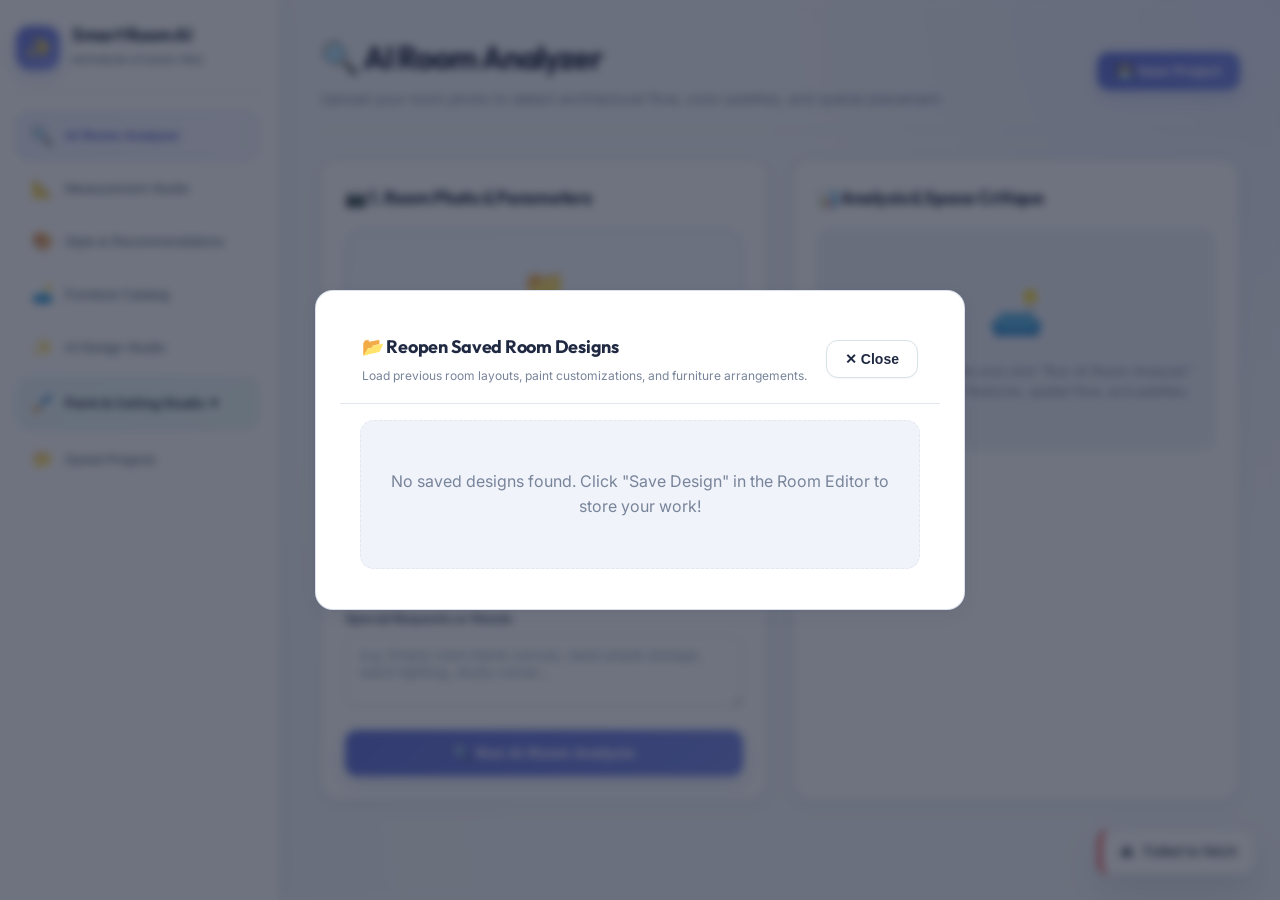
==== commit 94a8c453: "feat: expand office furniture catalog, interactive room workspace, undo-redo-reset, save designs, an" ====
--- a/smartroom-ai/frontend/index.html
+++ b/smartroom-ai/frontend/index.html
@@ -1,16 +1,21 @@
 <!DOCTYPE html>
 <html lang="en">
+
 <head>
   <meta charset="UTF-8">
   <meta name="viewport" content="width=device-width, initial-scale=1.0">
   <meta name="color-scheme" content="light">
-  <title>Smart Room AI — Intelligent Interior Designer</title>
-  <meta name="description" content="AI Smart Room Interior Designer powered by Python, FastAPI, Computer Vision, and Generative AI.">
+  <title>Furniture Catalog | Smart Room AI</title>
+  <meta name="description"
+    content="AI Smart Room Interior Designer powered by Python, FastAPI, Computer Vision, and Generative AI.">
   <link rel="preconnect" href="https://fonts.googleapis.com">
   <link rel="preconnect" href="https://fonts.gstatic.com" crossorigin>
-  <link href="https://fonts.googleapis.com/css2?family=Inter:wght@300;400;500;600;700;800&family=Outfit:wght@500;600;700;800&display=swap" rel="stylesheet">
-  <link rel="stylesheet" href="style.css?v=light-20261030">
+  <link
+    href="https://fonts.googleapis.com/css2?family=Inter:wght@300;400;500;600;700;800&family=Outfit:wght@500;600;700;800&display=swap"
+    rel="stylesheet">
+  <link rel="stylesheet" href="style.css?v=20261102-1">
 </head>
+
 <body>
   <!-- Mobile Header -->
   <header class="mobile-header">
@@ -60,7 +65,8 @@
           <span class="icon">✨</span>
           <span class="label">AI Design Studio</span>
         </button>
-        <a href="paint_studio.html" class="nav-btn paint-studio-highlight" id="navPaintStudio" style="text-decoration:none;">
+        <a href="paint_studio.html" class="nav-btn paint-studio-highlight" id="navPaintStudio"
+          style="text-decoration:none;">
           <span class="icon">🖌️</span>
           <span class="label">Paint &amp; Ceiling Studio ✦</span>
         </a>
@@ -79,7 +85,8 @@
       <header class="topbar">
         <div class="topbar-left">
           <h1 id="pageTitle">🔍 AI Room Analyzer</h1>
-          <p id="pageSubtitle">Upload your room photo to detect architectural flow, color palettes, and spatial placement.</p>
+          <p id="pageSubtitle">Upload your room photo to detect architectural flow, color palettes, and spatial
+            placement.</p>
         </div>
         <div class="topbar-right">
           <button class="btn btn-primary" id="btnQuickSave">💾 Save Project</button>
@@ -147,7 +154,8 @@
 
             <div class="form-group">
               <label for="analyzerNotes">Special Requests or Needs</label>
-              <textarea id="analyzerNotes" class="form-control" rows="2" placeholder="e.g. Empty room blank canvas, need ample storage, warm lighting, study corner..."></textarea>
+              <textarea id="analyzerNotes" class="form-control" rows="2"
+                placeholder="e.g. Empty room blank canvas, need ample storage, warm lighting, study corner..."></textarea>
             </div>
 
             <button class="btn btn-primary btn-block btn-lg" id="btnAnalyzeRoom">
@@ -161,7 +169,8 @@
             <h3>📊 Analysis &amp; Space Critique</h3>
             <div id="analyzerEmptyState" class="empty-state">
               <div class="empty-icon">🛋️</div>
-              <p>Upload a room photo and click "Run AI Room Analysis" to inspect detected features, spatial flow, and palettes.</p>
+              <p>Upload a room photo and click "Run AI Room Analysis" to inspect detected features, spatial flow, and
+                palettes.</p>
             </div>
 
             <div id="analyzerOutput" style="display:none;">
@@ -317,28 +326,139 @@
 
       <!-- TAB 4: Furniture Catalog -->
       <section class="tab-pane" id="tab-furniture">
-        <div class="card glass-card filter-bar">
-          <div class="form-row-3">
-            <input type="text" id="furnSearch" class="form-control" placeholder="Search furniture (e.g. bed, sofa, desk)...">
-            <select id="furnCategoryFilter" class="form-control">
+        <div class="design-workspace">
+          <aside class="catalog-panel card glass-card">
+            <div class="catalog-heading">
+              <div>
+                <span class="eyebrow">ROOM EDITOR</span>
+                <h3>Furniture Catalog</h3>
+              </div>
+              <span class="catalog-count" id="catalogCount">0 pieces</span>
+            </div>
+            <div class="catalog-search">
+              <span>⌕</span>
+              <input type="search" id="furnSearch" placeholder="Search desks, chairs, laptops..." aria-label="Search furniture">
+            </div>
+            <div class="catalog-filters" id="furnitureCategoryPills">
+              <button class="category-pill active" data-category="">All</button>
+              <button class="category-pill" data-category="Desk">Desks &amp; Workstations</button>
+              <button class="category-pill" data-category="Chair">Office &amp; Chairs</button>
+              <button class="category-pill" data-category="Electronics">Laptops &amp; Tech</button>
+              <button class="category-pill" data-category="Sofa">Sofas</button>
+              <button class="category-pill" data-category="Bed">Beds</button>
+              <button class="category-pill" data-category="Table">Tables</button>
+              <button class="category-pill" data-category="Storage">Wardrobes</button>
+            </div>
+            <select id="furnCategoryFilter" class="form-control catalog-hidden-filter">
               <option value="">All Categories</option>
+              <option value="Desk">Desks &amp; Workstations</option>
+              <option value="Chair">Chairs</option>
+              <option value="Electronics">Laptops &amp; Tech</option>
               <option value="Bed">Beds</option>
               <option value="Sofa">Sofas</option>
               <option value="Table">Tables</option>
-              <option value="Desk">Desks</option>
               <option value="Storage">Storage / Wardrobe</option>
-              <option value="Chair">Chairs</option>
             </select>
-            <select id="furnBudgetFilter" class="form-control">
+            <select id="furnBudgetFilter" class="form-control catalog-hidden-filter">
               <option value="">Any Price</option>
               <option value="25000">Under ₹25,000</option>
               <option value="50000">Under ₹50,000</option>
               <option value="80000">Under ₹80,000</option>
             </select>
-          </div>
-        </div>
-
-        <div class="furniture-grid mt-4" id="furnitureGrid"></div>
+            <div class="catalog-scroll">
+              <div class="furniture-grid" id="furnitureGrid"></div>
+            </div>
+          </aside>
+
+          <section class="room-editor-panel card glass-card">
+            <div class="workspace-toolbar top-toolbar">
+              <div>
+                <span class="eyebrow">LIVE CANVAS</span>
+                <h3>Room Preview &amp; Arrangement</h3>
+              </div>
+              <div class="toolbar-actions">
+                <button class="btn btn-secondary" id="workspacePaintBtn" title="Customize wall &amp; ceiling paint">🎨 Paint Studio</button>
+                <button class="btn btn-secondary" id="workspaceUndoBtn" title="Undo previous action (Ctrl+Z)">↶ Undo</button>
+                <button class="btn btn-secondary" id="workspaceRedoBtn" title="Redo action (Ctrl+Y)">↷ Redo</button>
+                <button class="btn btn-secondary" id="workspaceResetBtn" title="Clear all placed furniture">🔄 Reset</button>
+                <button class="btn btn-secondary" id="workspaceLoadBtn" title="Reopen previously saved room design">📂 Reopen Design</button>
+                <button class="btn btn-primary" id="workspaceSaveBtn" title="Save complete room design">💾 Save Design</button>
+                <button class="btn btn-accent" id="workspaceDownloadPdfBtn" title="Generate professional PDF report">📄 Download PDF</button>
+              </div>
+            </div>
+
+            <!-- Room Background View Selector & Thumbnails -->
+            <div class="room-view-toggle-bar" id="roomViewToggleBar">
+              <div class="view-indicator-group">
+                <span class="view-label">Background Layer:</span>
+                <button class="view-toggle-btn active" id="viewPaintedRoomBtn" title="Show latest painted room as background">
+                  🎨 Final Painted Room
+                </button>
+                <button class="view-toggle-btn" id="viewOriginalRoomBtn" title="Show original unpainted room photo">
+                  🖼️ Original Upload
+                </button>
+              </div>
+              <div class="view-thumbnails-row">
+                <div class="mini-thumb-card active" id="thumbPaintedCard" title="Final painted room image">
+                  <img id="thumbPaintedImg" alt="Painted Room" src="data:image/svg+xml,%3Csvg xmlns='http://www.w3.org/2000/svg' width='40' height='26'%3E%3Crect width='100%25' height='100%25' fill='%23e2e8f0'/%3E%3C/svg%3E" />
+                  <span>Painted Design</span>
+                </div>
+                <div class="mini-thumb-card" id="thumbOriginalCard" title="Original room photo">
+                  <img id="thumbOriginalImg" alt="Original Room" src="data:image/svg+xml,%3Csvg xmlns='http://www.w3.org/2000/svg' width='40' height='26'%3E%3Crect width='100%25' height='100%25' fill='%23e2e8f0'/%3E%3C/svg%3E" />
+                  <span>Original Photo</span>
+                </div>
+              </div>
+            </div>
+
+            <div class="room-canvas-shell" id="roomCanvasShell">
+              <canvas id="roomDesignCanvas"></canvas>
+              <div class="workspace-empty" id="workspaceEmpty">
+                <div class="empty-icon">🖼️</div>
+                <h4>Upload a room in AI Room Analyzer to start</h4>
+                <p>The shared original or latest painted image appears here automatically and stays underneath every furniture placement.</p>
+              </div>
+            </div>
+
+            <div class="workspace-toolbar bottom-toolbar">
+              <div class="canvas-status" id="canvasStatus">No room image loaded</div>
+              <div class="zoom-actions">
+                <button class="icon-btn" id="workspaceZoomOut" title="Zoom Out">−</button>
+                <span id="workspaceZoomLabel">100%</span>
+                <button class="icon-btn" id="workspaceZoomIn" title="Zoom In">+</button>
+                <button class="btn btn-secondary" id="workspaceFit">Fit to Screen</button>
+                <button class="btn btn-secondary" id="workspaceFullscreen">⛶ Full Screen</button>
+              </div>
+            </div>
+
+            <!-- Selected Furniture Controls Bar with Resizing, Rotation, & Quick Scale -->
+            <div class="selected-furniture-bar" id="selectedFurnitureBar" hidden>
+              <div class="furniture-title-group">
+                <b id="selectedFurnitureName">Selected furniture</b>
+                <span>Drag to reposition · Drag corner handle or use buttons to resize</span>
+              </div>
+              <div class="furniture-controls-group">
+                <label>Width (ft)
+                  <input type="number" id="furnitureWidth" min="0.5" max="30" step="0.1">
+                </label>
+                <label>Height (ft)
+                  <input type="number" id="furnitureHeight" min="0.5" max="20" step="0.1">
+                </label>
+                <label>Depth (ft)
+                  <input type="number" id="furnitureDepth" min="0.2" max="20" step="0.1">
+                </label>
+                <label>Rotation
+                  <input type="range" id="furnitureRotation" min="-180" max="180" value="0">
+                </label>
+                <div class="quick-size-buttons">
+                  <button type="button" class="btn btn-secondary btn-sm" id="btnScaleUp" title="Increase size by 10%">➕ Larger</button>
+                  <button type="button" class="btn btn-secondary btn-sm" id="btnScaleDown" title="Decrease size by 10%">➖ Smaller</button>
+                  <button type="button" class="btn btn-secondary btn-sm" id="btnRotate90" title="Rotate 90 degrees">↺ 90°</button>
+                </div>
+                <button type="button" class="btn btn-danger btn-sm" id="deleteFurniture">🗑️ Delete</button>
+              </div>
+            </div>
+          </section>
+        </div>
       </section>
 
       <!-- TAB 5: AI Design Studio & Interactive Room Painter -->
@@ -346,7 +466,8 @@
         <div class="grid-2col">
           <div class="card glass-card">
             <h3>🎨 Room Paint &amp; Design Studio</h3>
-            <p class="section-desc">Select wall, ceiling, and accent colors to customize your room. Generate architectural overlays or open the interactive Paint Studio.</p>
+            <p class="section-desc">Select wall, ceiling, and accent colors to customize your room. Generate
+              architectural overlays or open the interactive Paint Studio.</p>
 
             <!-- Quick Style Harmonizer -->
             <div class="form-group">
@@ -395,21 +516,25 @@
 
             <div class="form-group">
               <label>Live Tint Intensity: <b id="paintOpacityVal">35%</b></label>
-              <input type="range" id="paintOpacitySlider" min="10" max="80" step="5" value="35" class="form-control" style="cursor:pointer;">
+              <input type="range" id="paintOpacitySlider" min="10" max="80" step="5" value="35" class="form-control"
+                style="cursor:pointer;">
             </div>
 
             <div class="form-group">
               <label for="designCeilingPref">Ceiling Treatment &amp; Lighting</label>
-              <input type="text" id="designCeilingPref" class="form-control" value="Minimal Cove with 3000K Warm LED Strip">
+              <input type="text" id="designCeilingPref" class="form-control"
+                value="Minimal Cove with 3000K Warm LED Strip">
             </div>
 
             <div class="form-group">
               <label for="designInstructions">Special AI Styling Prompts</label>
-              <textarea id="designInstructions" class="form-control" rows="2" placeholder="e.g. Scandinavian light oak wooden floor, sage green accent wall behind bed..."></textarea>
+              <textarea id="designInstructions" class="form-control" rows="2"
+                placeholder="e.g. Scandinavian light oak wooden floor, sage green accent wall behind bed..."></textarea>
             </div>
 
             <div class="studio-actions-row">
-              <a href="paint_studio.html" class="btn btn-block btn-lg btn-studio-link" style="text-decoration: none; text-align: center; margin-bottom: 12px; display: flex; align-items: center; justify-content: center; gap: 8px;">
+              <a href="paint_studio.html" class="btn btn-block btn-lg btn-studio-link"
+                style="text-decoration: none; text-align: center; margin-bottom: 12px; display: flex; align-items: center; justify-content: center; gap: 8px;">
                 🎨 Open Fullscreen Paint Studio ✦
               </a>
               <button class="btn btn-primary btn-block btn-lg" id="btnGenerateDesign">
@@ -420,8 +545,8 @@
                 <button class="btn btn-secondary btn-block" id="btnResetDesign">
                   🔄 Reset Colors
                 </button>
-                <button class="btn btn-accent btn-block" id="btnDownloadEdited">
-                  ⬇️ Download Design
+                <button class="btn btn-accent btn-block" id="btnDownloadEdited" title="Download final design as PDF">
+                  📄 Download PDF
                 </button>
               </div>
             </div>
@@ -437,7 +562,8 @@
 
             <div id="genPreviewEmpty" class="empty-state">
               <div class="empty-icon">🎨</div>
-              <p>Upload a room photo in Tab 1, then customize your wall and ceiling colors to preview the transformation!</p>
+              <p>Upload a room photo in Tab 1, then customize your wall and ceiling colors to preview the
+                transformation!</p>
             </div>
 
             <div id="genPreviewBox" style="display:none; position:relative;">
@@ -475,6 +601,28 @@
   <!-- Toast Container -->
   <div class="toast-container" id="toastContainer"></div>
 
-  <script src="script.js"></script>
+  <!-- Saved Designs Modal -->
+  <div class="saved-designs-modal" id="savedDesignsModal" hidden aria-modal="true" role="dialog">
+    <div class="saved-designs-dialog card">
+      <div class="saved-designs-header">
+        <div>
+          <h3>📂 Reopen Saved Room Designs</h3>
+          <p>Load previous room layouts, paint customizations, and furniture arrangements.</p>
+        </div>
+        <button class="btn btn-secondary btn-sm" id="btnCloseSavedDesignsModal">✕ Close</button>
+      </div>
+      <div class="saved-designs-body" id="savedDesignsListContainer">
+        <div class="empty-state">No saved designs found. Click "Save Design" in the Room Editor to store your work!</div>
+      </div>
+    </div>
+  </div>
+
+  <div class="image-lightbox" id="imageLightbox" hidden aria-modal="true" role="dialog">
+    <div class="lightbox-toolbar"><span>Room image preview</span><button class="btn btn-secondary" id="lightboxZoomOut">-</button><span id="lightboxZoomLabel">100%</span><button class="btn btn-secondary" id="lightboxZoomIn">+</button><button class="btn btn-secondary" id="lightboxFit">Fit</button><button class="btn btn-secondary" id="lightboxReset">Reset</button><button class="btn btn-primary" id="lightboxClose">Close</button></div>
+    <div class="lightbox-stage"><img id="lightboxImage" alt="Full-screen uploaded room preview"></div>
+  </div>
+
+  <script src="script.js?v=20261102-1"></script>
 </body>
+
 </html>
--- a/smartroom-ai/frontend/style.css
+++ b/smartroom-ai/frontend/style.css
@@ -7,7 +7,7 @@
   --bg-section-warm: #faf7f2;
   --bg-card: #ffffff;
   --bg-card-hover: #ffffff;
-  
+
   /* Pastel Accent Colors */
   --sky-blue: #0284c7;
   --sky-blue-hover: #0369a1;
@@ -15,18 +15,18 @@
   --sky-blue-pastel: #e0f2fe;
   --sky-blue-subtle: #f0f9ff;
   --sky-blue-border: #bae6fd;
-  
+
   --soft-green: #10b981;
   --soft-green-hover: #059669;
   --soft-green-pastel: #ecfdf5;
   --soft-green-subtle: #d1fae5;
   --soft-green-border: #a7f3d0;
-  
+
   --light-beige: #f5ebe1;
   --light-beige-subtle: #faf7f2;
   --light-beige-border: #eadfcf;
   --light-beige-accent: #c8b6a6;
-  
+
   /* Primary & Gradients */
   --primary: var(--sky-blue);
   --primary-hover: var(--sky-blue-hover);
@@ -34,36 +34,40 @@
   --accent: var(--soft-green);
   --accent-gradient: linear-gradient(135deg, #10b981 0%, #059669 100%);
   --studio-gradient: linear-gradient(135deg, #0284c7 0%, #6366f1 100%);
-  
+
   --danger: #ef4444;
   --danger-pastel: #fef2f2;
   --warning: #f59e0b;
   --warning-pastel: #fffbeb;
-  
+
   /* High Readability Dark Typography */
-  --text-main: #0f172a;       /* Slate 900 */
-  --text-body: #334155;       /* Slate 700 */
-  --text-muted: #64748b;      /* Slate 500 */
-  --text-sub: #94a3b8;        /* Slate 400 */
-  
+  --text-main: #0f172a;
+  /* Slate 900 */
+  --text-body: #334155;
+  /* Slate 700 */
+  --text-muted: #64748b;
+  /* Slate 500 */
+  --text-sub: #94a3b8;
+  /* Slate 400 */
+
   /* Clean Light Borders */
   --border-color: #e2e8f0;
   --border-light: #f1f5f9;
   --border-focus: #0284c7;
-  
+
   /* Radii */
   --radius-sm: 8px;
   --radius-md: 14px;
   --radius-lg: 20px;
   --radius-full: 9999px;
-  
+
   /* Subtle Multi-layer Shadows */
   --shadow-xs: 0 1px 2px rgba(15, 23, 42, 0.04);
   --shadow-sm: 0 2px 8px rgba(15, 23, 42, 0.04), 0 1px 3px rgba(15, 23, 42, 0.02);
   --shadow-md: 0 6px 18px -2px rgba(15, 23, 42, 0.06), 0 2px 6px -1px rgba(15, 23, 42, 0.03);
   --shadow-lg: 0 14px 32px -4px rgba(15, 23, 42, 0.08), 0 4px 10px -2px rgba(15, 23, 42, 0.03);
   --shadow-hover: 0 14px 34px -4px rgba(2, 132, 199, 0.14), 0 4px 10px -2px rgba(15, 23, 42, 0.04);
-  
+
   /* Smooth Animations */
   --transition: all 0.25s cubic-bezier(0.16, 1, 0.3, 1);
   --transition-fast: all 0.15s ease;
@@ -362,8 +366,8 @@
   flex: 1;
   padding: 32px 40px;
   background: radial-gradient(circle at 100% 0%, rgba(2, 132, 199, 0.04) 0%, transparent 40%),
-              radial-gradient(circle at 0% 100%, rgba(16, 185, 129, 0.04) 0%, transparent 40%),
-              var(--bg-app);
+    radial-gradient(circle at 0% 100%, rgba(16, 185, 129, 0.04) 0%, transparent 40%),
+    var(--bg-app);
   max-width: 1440px;
   margin: 0 auto;
   width: 100%;
@@ -416,6 +420,7 @@
     opacity: 0;
     transform: translateY(8px);
   }
+
   to {
     opacity: 1;
     transform: translateY(0);
@@ -671,7 +676,9 @@
 }
 
 @keyframes spin {
-  to { transform: rotate(360deg); }
+  to {
+    transform: rotate(360deg);
+  }
 }
 
 /* ==========================================================================
@@ -1150,6 +1157,557 @@
   display: block;
 }
 
+/* Interactive room editor */
+.design-workspace {
+  display: grid;
+  grid-template-columns: 340px minmax(0, 1fr);
+  gap: 18px;
+  min-height: 720px;
+}
+
+.catalog-panel {
+  display: flex;
+  flex-direction: column;
+  min-height: 0;
+  padding: 16px;
+}
+
+.catalog-heading,
+.workspace-toolbar {
+  display: flex;
+  align-items: center;
+  justify-content: space-between;
+  gap: 12px;
+}
+
+.catalog-heading h3,
+.top-toolbar h3 {
+  margin: 2px 0 0;
+}
+
+.eyebrow {
+  color: var(--sky-blue);
+  font-size: 10px;
+  font-weight: 800;
+  letter-spacing: 1.2px;
+}
+
+.catalog-count {
+  font-size: 11px;
+  color: var(--text-muted);
+  white-space: nowrap;
+}
+
+.catalog-search {
+  display: flex;
+  gap: 8px;
+  align-items: center;
+  border: 1px solid var(--border-color);
+  border-radius: 10px;
+  padding: 0 10px;
+  margin: 16px 0 10px;
+  background: #fff;
+}
+
+.catalog-search input {
+  width: 100%;
+  border: 0;
+  outline: 0;
+  padding: 10px 0;
+  color: var(--text-main);
+}
+
+.catalog-filters {
+  display: flex;
+  flex-wrap: wrap;
+  gap: 6px;
+  margin-bottom: 12px;
+}
+
+.category-pill {
+  border: 1px solid var(--border-color);
+  background: #fff;
+  color: var(--text-muted);
+  border-radius: 99px;
+  padding: 6px 9px;
+  font-size: 11px;
+  cursor: pointer;
+}
+
+.category-pill.active,
+.category-pill:hover {
+  background: #eaf7fc;
+  border-color: var(--sky-blue-border);
+  color: var(--sky-blue);
+}
+
+.catalog-hidden-filter {
+  display: none !important;
+}
+
+.catalog-scroll {
+  overflow-y: auto;
+  overflow-x: hidden;
+  max-height: calc(100vh - 280px);
+  min-height: 480px;
+  flex: 1;
+  padding-right: 6px;
+  scroll-behavior: smooth;
+}
+
+.catalog-panel .furniture-grid {
+  display: flex;
+  flex-direction: column;
+  gap: 12px;
+}
+
+.catalog-panel .furn-card {
+  display: grid;
+  grid-template-columns: 88px 1fr;
+  min-height: 100px;
+  border-radius: 12px;
+  background: #ffffff;
+  border: 1px solid var(--border-color);
+  box-shadow: 0 2px 6px rgba(0, 0, 0, 0.04);
+  transition: all 0.2s ease;
+  overflow: hidden;
+}
+
+.catalog-panel .furn-card:hover {
+  border-color: #0284c7;
+  box-shadow: 0 4px 12px rgba(2, 132, 199, 0.1);
+  transform: translateY(-2px);
+}
+
+.catalog-panel .furn-img {
+  width: 88px;
+  height: 100%;
+  min-height: 100px;
+  object-fit: cover;
+}
+
+.catalog-panel .furn-body {
+  padding: 10px 12px;
+  display: flex;
+  flex-direction: column;
+  justify-content: space-between;
+}
+
+.catalog-panel .furn-cat {
+  font-size: 10px;
+  font-weight: 700;
+  text-transform: uppercase;
+  color: #0284c7;
+  letter-spacing: 0.5px;
+}
+
+.catalog-panel .furn-title {
+  font-size: 12.5px;
+  line-height: 1.3;
+  margin: 2px 0 4px;
+  color: var(--text-main);
+  font-weight: 600;
+}
+
+.catalog-panel .furn-dims {
+  display: block;
+  font-size: 10.5px;
+  color: var(--text-muted);
+  margin-bottom: 4px;
+}
+
+.catalog-panel .furn-estimate-label {
+  display: none;
+}
+
+.catalog-panel .furn-footer {
+  border: 0;
+  padding: 0;
+  display: flex;
+  align-items: center;
+  justify-content: space-between;
+}
+
+.catalog-panel .furn-price {
+  font-size: 13.5px;
+  font-weight: 700;
+  color: #0f172a;
+}
+
+.catalog-panel .btn {
+  padding: 6px 10px;
+  font-size: 11px;
+  margin-top: 6px !important;
+}
+
+.room-editor-panel {
+  display: flex;
+  flex-direction: column;
+  min-width: 0;
+  padding: 18px;
+}
+
+.toolbar-actions {
+  display: flex;
+  flex-wrap: wrap;
+  justify-content: flex-end;
+  gap: 6px;
+}
+
+.toolbar-actions .btn,
+.bottom-toolbar .btn {
+  padding: 8px 10px;
+  font-size: 11px;
+}
+
+.room-canvas-shell {
+  position: relative;
+  flex: 1;
+  min-height: 510px;
+  margin: 14px 0;
+  border: 1px solid var(--border-color);
+  border-radius: 14px;
+  background: linear-gradient(145deg, #f4f8fa, #eaf1f3);
+  overflow: hidden;
+  display: flex;
+  align-items: center;
+  justify-content: center;
+}
+
+#roomDesignCanvas {
+  width: 100%;
+  height: 100%;
+  max-height: 610px;
+  object-fit: contain;
+  cursor: grab;
+  touch-action: none;
+}
+
+#roomDesignCanvas:active {
+  cursor: grabbing;
+}
+
+.workspace-empty {
+  position: absolute;
+  inset: 0;
+  display: flex;
+  flex-direction: column;
+  align-items: center;
+  justify-content: center;
+  text-align: center;
+  color: var(--text-muted);
+  padding: 30px;
+}
+
+.workspace-empty h4 {
+  margin: 8px 0;
+  color: var(--text-main);
+}
+
+.workspace-empty p {
+  max-width: 320px;
+  font-size: 13px;
+}
+
+.bottom-toolbar {
+  border-top: 1px solid var(--border-light);
+  padding-top: 12px;
+}
+
+.canvas-status {
+  color: var(--text-muted);
+  font-size: 12px;
+}
+
+.zoom-actions {
+  display: flex;
+  align-items: center;
+  gap: 7px;
+  font-size: 12px;
+}
+
+.icon-btn {
+  width: 28px;
+  height: 28px;
+  border: 1px solid var(--border-color);
+  border-radius: 7px;
+  background: #fff;
+  cursor: pointer;
+  font-size: 17px;
+}
+
+/* Room View Toggle Bar */
+.room-view-toggle-bar {
+  display: flex;
+  align-items: center;
+  justify-content: space-between;
+  flex-wrap: wrap;
+  gap: 12px;
+  padding: 8px 12px;
+  margin-top: 10px;
+  background: #f8fafc;
+  border: 1px solid var(--border-color);
+  border-radius: 10px;
+}
+
+.view-indicator-group {
+  display: flex;
+  align-items: center;
+  gap: 8px;
+  font-size: 12px;
+}
+
+.view-label {
+  font-weight: 600;
+  color: var(--text-muted);
+}
+
+.view-toggle-btn {
+  display: inline-flex;
+  align-items: center;
+  gap: 6px;
+  padding: 5px 12px;
+  border-radius: 99px;
+  font-size: 11px;
+  font-weight: 600;
+  border: 1px solid var(--border-color);
+  background: #ffffff;
+  color: var(--text-muted);
+  cursor: pointer;
+  transition: all 0.2s ease;
+}
+
+.view-toggle-btn.active,
+.view-toggle-btn:hover {
+  background: #e0f2fe;
+  border-color: #0284c7;
+  color: #0284c7;
+}
+
+.view-thumbnails-row {
+  display: flex;
+  align-items: center;
+  gap: 8px;
+}
+
+.mini-thumb-card {
+  display: flex;
+  align-items: center;
+  gap: 6px;
+  padding: 3px 8px;
+  border: 1px solid var(--border-color);
+  border-radius: 8px;
+  background: #ffffff;
+  font-size: 11px;
+  cursor: pointer;
+  transition: all 0.2s ease;
+}
+
+.mini-thumb-card.active {
+  border-color: #0284c7;
+  box-shadow: 0 0 0 2px rgba(2, 132, 199, 0.15);
+}
+
+.mini-thumb-card img {
+  width: 32px;
+  height: 22px;
+  object-fit: cover;
+  border-radius: 4px;
+}
+
+/* Selected Furniture Bar */
+.selected-furniture-bar {
+  display: flex;
+  align-items: center;
+  justify-content: space-between;
+  gap: 12px;
+  flex-wrap: wrap;
+  margin-top: 12px;
+  padding: 10px 14px;
+  border: 1px solid #bae6fd;
+  border-radius: 10px;
+  background: #f0f9ff;
+  font-size: 12px;
+}
+
+.furniture-title-group {
+  display: flex;
+  flex-direction: column;
+}
+
+.furniture-title-group b {
+  color: #0369a1;
+  font-size: 13px;
+}
+
+.furniture-title-group span {
+  color: var(--text-muted);
+  font-size: 11px;
+}
+
+.furniture-controls-group {
+  display: flex;
+  align-items: center;
+  gap: 10px;
+  flex-wrap: wrap;
+}
+
+.furniture-controls-group label {
+  display: inline-flex;
+  align-items: center;
+  gap: 5px;
+  font-size: 11px;
+  color: var(--text-muted);
+}
+
+.furniture-controls-group input[type="number"] {
+  width: 58px;
+  padding: 4px 6px;
+  border: 1px solid var(--border-color);
+  border-radius: 6px;
+  background: #ffffff;
+  font-size: 12px;
+}
+
+.quick-size-buttons {
+  display: flex;
+  gap: 5px;
+}
+
+.quick-size-buttons .btn {
+  padding: 4px 8px;
+  font-size: 11px;
+}
+
+/* Saved Designs Modal */
+.saved-designs-modal {
+  position: fixed;
+  inset: 0;
+  background: rgba(15, 23, 42, 0.6);
+  backdrop-filter: blur(4px);
+  z-index: 9999;
+  display: flex;
+  align-items: center;
+  justify-content: center;
+  padding: 20px;
+}
+
+.saved-designs-dialog {
+  width: 100%;
+  max-width: 650px;
+  max-height: 85vh;
+  display: flex;
+  flex-direction: column;
+  background: #ffffff;
+  border-radius: 16px;
+  overflow: hidden;
+  box-shadow: 0 20px 45px rgba(0, 0, 0, 0.2);
+}
+
+.saved-designs-header {
+  display: flex;
+  align-items: center;
+  justify-content: space-between;
+  padding: 18px 22px;
+  border-bottom: 1px solid var(--border-color);
+}
+
+.saved-designs-header h3 {
+  margin: 0 0 4px;
+}
+
+.saved-designs-header p {
+  margin: 0;
+  font-size: 12px;
+  color: var(--text-muted);
+}
+
+.saved-designs-body {
+  padding: 16px 20px;
+  overflow-y: auto;
+  display: flex;
+  flex-direction: column;
+  gap: 12px;
+}
+
+.saved-design-item {
+  display: grid;
+  grid-template-columns: 80px 1fr auto;
+  gap: 14px;
+  align-items: center;
+  padding: 10px 14px;
+  border: 1px solid var(--border-color);
+  border-radius: 10px;
+  background: #f8fafc;
+  transition: all 0.2s ease;
+}
+
+.saved-design-item:hover {
+  border-color: #0284c7;
+  background: #ffffff;
+  box-shadow: 0 4px 12px rgba(2, 132, 199, 0.08);
+}
+
+.saved-design-thumb {
+  width: 80px;
+  height: 54px;
+  object-fit: cover;
+  border-radius: 6px;
+  border: 1px solid var(--border-color);
+}
+
+.saved-design-info h4 {
+  margin: 0 0 4px;
+  font-size: 13px;
+  color: var(--text-main);
+}
+
+.saved-design-meta {
+  margin: 0;
+  font-size: 11px;
+  color: var(--text-muted);
+}
+
+.saved-design-actions {
+  display: flex;
+  align-items: center;
+  gap: 6px;
+}
+
+@media (max-width: 1050px) {
+  .design-workspace {
+    grid-template-columns: 260px minmax(0, 1fr);
+  }
+
+  .toolbar-actions .btn {
+    padding: 7px;
+  }
+}
+
+@media (max-width: 760px) {
+  .design-workspace {
+    display: flex;
+    flex-direction: column;
+  }
+
+  .catalog-panel {
+    max-height: 420px;
+  }
+
+  .room-canvas-shell {
+    min-height: 400px;
+  }
+
+  .top-toolbar {
+    align-items: flex-start;
+    flex-direction: column;
+  }
+
+  .toolbar-actions {
+    justify-content: flex-start;
+  }
+}
+
 /* ==========================================================================
    AI Design Studio & Color Pickers
    ========================================================================== */
@@ -1299,7 +1857,9 @@
   border-top: 1px solid var(--border-light);
 }
 
-.mt-4 { margin-top: 20px; }
+.mt-4 {
+  margin-top: 20px;
+}
 
 /* ==========================================================================
    Toast Notifications
@@ -1350,6 +1910,7 @@
     transform: translateX(100%);
     opacity: 0;
   }
+
   to {
     transform: translateX(0);
     opacity: 1;
@@ -1363,6 +1924,7 @@
   .main-content {
     padding: 24px 28px;
   }
+
   .grid-2col {
     gap: 18px;
   }
@@ -1372,10 +1934,12 @@
   .mobile-header {
     display: flex;
   }
+
   .app-layout {
     flex-direction: column;
     padding-top: 64px;
   }
+
   .sidebar {
     position: fixed;
     top: 0;
@@ -1387,28 +1951,35 @@
     z-index: 1030;
     box-shadow: var(--shadow-lg);
   }
+
   .sidebar.open {
     transform: translateX(0);
   }
+
   .sidebar-close-btn {
     display: flex;
   }
+
   .main-content {
     padding: 20px 16px;
     max-width: 100%;
   }
+
   .topbar {
     flex-direction: column;
     align-items: flex-start;
     gap: 14px;
   }
+
   .topbar-right {
     width: 100%;
     justify-content: flex-start;
   }
+
   .grid-2col {
     grid-template-columns: 1fr;
   }
+
   .form-row-3 {
     grid-template-columns: 1fr;
   }
@@ -1418,24 +1989,108 @@
   .form-row-2 {
     grid-template-columns: 1fr;
   }
+
   .metrics-grid {
     grid-template-columns: 1fr;
   }
+
   .topbar-right {
     flex-direction: column;
   }
+
   .topbar-right .btn {
     width: 100%;
   }
+
   .palette-grid {
     grid-template-columns: repeat(2, 1fr);
   }
+
   .project-header-bar {
     flex-direction: column;
     align-items: flex-start;
   }
+
   .project-header-bar .btn {
     width: 100%;
+  }
+}
+
+/* Connected room workflow and responsive catalog finish */
+html, body { min-height: 100%; overflow-x: hidden; }
+.main-content { overflow: visible; }
+#tab-furniture { min-height: calc(100vh - 150px); overflow: visible; }
+#tab-furniture .design-workspace { min-height: 720px; height: auto; align-items: stretch; }
+#tab-furniture .catalog-panel { max-height: none; overflow: visible; }
+#tab-furniture .catalog-scroll { max-height: 70vh; overflow-y: auto; overscroll-behavior: contain; }
+#workspaceUploadBtn, #workspaceImageInput, #workspaceEmptyUpload,
+#btnUploadImage, #roomImageInput { display: none !important; }
+#imagePreview { cursor: zoom-in; object-fit: contain; max-width: 100%; max-height: 42vh; }
+.image-lightbox[hidden] { display: none; }
+.image-lightbox { position: fixed; inset: 0; z-index: 3000; display: flex; flex-direction: column; background: rgba(15, 23, 42, .94); padding: 16px; }
+.lightbox-toolbar { display: flex; align-items: center; justify-content: flex-end; gap: 8px; flex-wrap: wrap; color: #fff; margin-bottom: 12px; }
+.lightbox-toolbar span:first-child { margin-right: auto; font-weight: 700; }
+.lightbox-stage { flex: 1; min-height: 0; display: grid; place-items: center; overflow: auto; }
+.lightbox-stage img { max-width: 96vw; max-height: 88vh; object-fit: contain; transform-origin: center; transition: transform .2s ease; }
+@media (max-width: 760px) {
+  #tab-furniture .design-workspace { min-height: 0; }
+  #tab-furniture .catalog-panel { max-height: none; overflow: visible; }
+  #tab-furniture .catalog-scroll { max-height: 60vh; }
+}
+
+/* Catalog workflow: let the document own vertical scrolling. The catalog list
+   remains fully reachable and the two-column editor collapses on narrow screens. */
+#tab-furniture {
+  overflow: visible;
+}
+
+#tab-furniture .design-workspace {
+  height: auto;
+  min-height: 0;
+  align-items: start;
+}
+
+#tab-furniture .catalog-panel,
+#tab-furniture .catalog-scroll {
+  overflow: visible;
+  max-height: none;
+}
+
+#tab-furniture .catalog-scroll {
+  flex: none;
+}
+
+#tab-furniture .room-editor-panel {
+  min-height: 720px;
+}
+
+@media (max-width: 960px) {
+  #tab-furniture .design-workspace {
+    grid-template-columns: 1fr;
+  }
+
+  #tab-furniture .catalog-panel .furniture-grid {
+    display: grid;
+    grid-template-columns: repeat(auto-fit, minmax(240px, 1fr));
+  }
+
+  #tab-furniture .catalog-panel .furn-card {
+    display: flex;
+  }
+
+  #tab-furniture .catalog-panel .furn-img {
+    width: 100%;
+    height: 150px;
+  }
+}
+
+@media (max-width: 600px) {
+  #tab-furniture .room-editor-panel {
+    min-height: 0;
+  }
+
+  #tab-furniture .room-canvas-shell {
+    min-height: 360px;
   }
 }
 
@@ -1483,49 +2138,160 @@
   backdrop-filter: blur(14px);
 }
 
-.brand-badge { background: linear-gradient(145deg, #5aaed8, #8ec8a8); }
+.brand-badge {
+  background: linear-gradient(145deg, #5aaed8, #8ec8a8);
+}
+
 .nav-btn.active {
   background: linear-gradient(90deg, #eaf6fc, #f4fbfd);
   border-color: #b9dfef;
   color: #2f89b5;
 }
-.nav-btn:hover { background: #f1f7f9; }
-
-.main-content { background: transparent; }
-.topbar { padding-bottom: 18px; border-bottom: 1px solid rgba(223, 231, 235, .7); }
-.topbar-left h1 { font-size: clamp(24px, 3vw, 32px); letter-spacing: -.035em; }
-
-.card, .project-card, .furn-card { border-color: rgba(202, 216, 223, .8); box-shadow: var(--shadow-sm); }
-.card { border-radius: 18px; }
-.card:hover, .furn-card:hover, .project-card:hover { box-shadow: var(--shadow-md); }
-.filter-bar { background: rgba(255, 255, 255, .82); }
-
-.btn { border-radius: 12px; }
-.btn-primary { background: var(--primary-gradient); box-shadow: 0 8px 18px rgba(76, 168, 216, .22); }
-.btn-primary:hover { box-shadow: 0 12px 24px rgba(76, 168, 216, .28); }
-.btn-secondary { border-color: #d7e2e7; }
-.btn-secondary:hover { background: #f1f7f9; border-color: #b9cbd4; }
-.btn-accent { background: var(--accent-gradient); box-shadow: 0 8px 18px rgba(116, 184, 154, .22); }
-
-.form-control { border-color: #d7e2e7; border-radius: 11px; }
-.form-control:focus { border-color: var(--sky-blue); box-shadow: 0 0 0 4px rgba(76, 168, 216, .13); }
-.cutouts-section, .metric-source-box, .gen-meta-box { background: var(--bg-section-warm); border-color: var(--light-beige-border); }
-.upload-dropzone { background: linear-gradient(145deg, #f3fbfe, #f6fbf8); border-color: #b9dfef; }
-.upload-dropzone:hover { background: #eaf6fc; border-color: var(--sky-blue); }
-.badge { background: #eaf6fc; color: #2f89b5; border-color: #b9dfef; }
-.metric-card { background: linear-gradient(145deg, #fbf8f3, #f7fbf9); border-color: #eee6dc; }
-.highlight-metric { background: #eef8f1; border-color: #b9dfc8; }
-
-.furn-img { background: linear-gradient(145deg, #f0f7fa, #faf7f2); }
-.furn-cat { color: var(--soft-green-hover); background: var(--soft-green-pastel); }
-.style-pill.active { background: var(--sky-blue); border-color: var(--sky-blue); }
+
+.nav-btn:hover {
+  background: #f1f7f9;
+}
+
+.main-content {
+  background: transparent;
+}
+
+.topbar {
+  padding-bottom: 18px;
+  border-bottom: 1px solid rgba(223, 231, 235, .7);
+}
+
+.topbar-left h1 {
+  font-size: clamp(24px, 3vw, 32px);
+  letter-spacing: -.035em;
+}
+
+.card,
+.project-card,
+.furn-card {
+  border-color: rgba(202, 216, 223, .8);
+  box-shadow: var(--shadow-sm);
+}
+
+.card {
+  border-radius: 18px;
+}
+
+.card:hover,
+.furn-card:hover,
+.project-card:hover {
+  box-shadow: var(--shadow-md);
+}
+
+.filter-bar {
+  background: rgba(255, 255, 255, .82);
+}
+
+.btn {
+  border-radius: 12px;
+}
+
+.btn-primary {
+  background: var(--primary-gradient);
+  box-shadow: 0 8px 18px rgba(76, 168, 216, .22);
+}
+
+.btn-primary:hover {
+  box-shadow: 0 12px 24px rgba(76, 168, 216, .28);
+}
+
+.btn-secondary {
+  border-color: #d7e2e7;
+}
+
+.btn-secondary:hover {
+  background: #f1f7f9;
+  border-color: #b9cbd4;
+}
+
+.btn-accent {
+  background: var(--accent-gradient);
+  box-shadow: 0 8px 18px rgba(116, 184, 154, .22);
+}
+
+.form-control {
+  border-color: #d7e2e7;
+  border-radius: 11px;
+}
+
+.form-control:focus {
+  border-color: var(--sky-blue);
+  box-shadow: 0 0 0 4px rgba(76, 168, 216, .13);
+}
+
+.cutouts-section,
+.metric-source-box,
+.gen-meta-box {
+  background: var(--bg-section-warm);
+  border-color: var(--light-beige-border);
+}
+
+.upload-dropzone {
+  background: linear-gradient(145deg, #f3fbfe, #f6fbf8);
+  border-color: #b9dfef;
+}
+
+.upload-dropzone:hover {
+  background: #eaf6fc;
+  border-color: var(--sky-blue);
+}
+
+.badge {
+  background: #eaf6fc;
+  color: #2f89b5;
+  border-color: #b9dfef;
+}
+
+.metric-card {
+  background: linear-gradient(145deg, #fbf8f3, #f7fbf9);
+  border-color: #eee6dc;
+}
+
+.highlight-metric {
+  background: #eef8f1;
+  border-color: #b9dfc8;
+}
+
+.furn-img {
+  background: linear-gradient(145deg, #f0f7fa, #faf7f2);
+}
+
+.furn-cat {
+  color: var(--soft-green-hover);
+  background: var(--soft-green-pastel);
+}
+
+.style-pill.active {
+  background: var(--sky-blue);
+  border-color: var(--sky-blue);
+}
 
 @media (max-width: 600px) {
-  .main-content { padding-left: 14px; padding-right: 14px; }
-  .card { padding: 18px; }
-  .topbar { padding-bottom: 14px; }
-  .topbar-left h1 { font-size: 24px; }
-  .topbar-left p { font-size: 13px; }
+  .main-content {
+    padding-left: 14px;
+    padding-right: 14px;
+  }
+
+  .card {
+    padding: 18px;
+  }
+
+  .topbar {
+    padding-bottom: 14px;
+  }
+
+  .topbar-left h1 {
+    font-size: 24px;
+  }
+
+  .topbar-left p {
+    font-size: 13px;
+  }
 }
 
 /* Main dashboard finish: calm light studio palette with blue/lilac accents. */
@@ -1578,9 +2344,13 @@
   color: #5362c6;
 }
 
-.nav-btn:hover { background: #f2f5fc; }
-
-.main-content { background: transparent; }
+.nav-btn:hover {
+  background: #f2f5fc;
+}
+
+.main-content {
+  background: transparent;
+}
 
 .topbar {
   padding: 0 0 20px;
@@ -1594,25 +2364,39 @@
   box-shadow: var(--shadow-sm);
 }
 
-.card { border-radius: 18px; }
+.card {
+  border-radius: 18px;
+}
+
 .card:hover,
 .project-card:hover,
-.furn-card:hover { box-shadow: var(--shadow-md); }
-
-.filter-bar { background: rgba(255, 255, 255, .88); }
-
-.btn { border-radius: 12px; }
+.furn-card:hover {
+  box-shadow: var(--shadow-md);
+}
+
+.filter-bar {
+  background: rgba(255, 255, 255, .88);
+}
+
+.btn {
+  border-radius: 12px;
+}
+
 .btn-primary {
   background: var(--primary-gradient);
   box-shadow: 0 8px 18px rgba(102, 117, 217, .2);
 }
-.btn-primary:hover { box-shadow: 0 12px 24px rgba(102, 117, 217, .28); }
+
+.btn-primary:hover {
+  box-shadow: 0 12px 24px rgba(102, 117, 217, .28);
+}
 
 .form-control {
   border-color: #d9dfeb;
   border-radius: 11px;
   background: #fff;
 }
+
 .form-control:focus {
   border-color: var(--primary);
   box-shadow: 0 0 0 4px rgba(102, 117, 217, .13);
@@ -1622,7 +2406,11 @@
   background: linear-gradient(145deg, #f7f9ff, #f6fbff);
   border-color: #cdd5fb;
 }
-.upload-dropzone:hover { background: #eef1ff; border-color: var(--primary); }
+
+.upload-dropzone:hover {
+  background: #eef1ff;
+  border-color: var(--primary);
+}
 
 .badge {
   background: #eef1ff;
